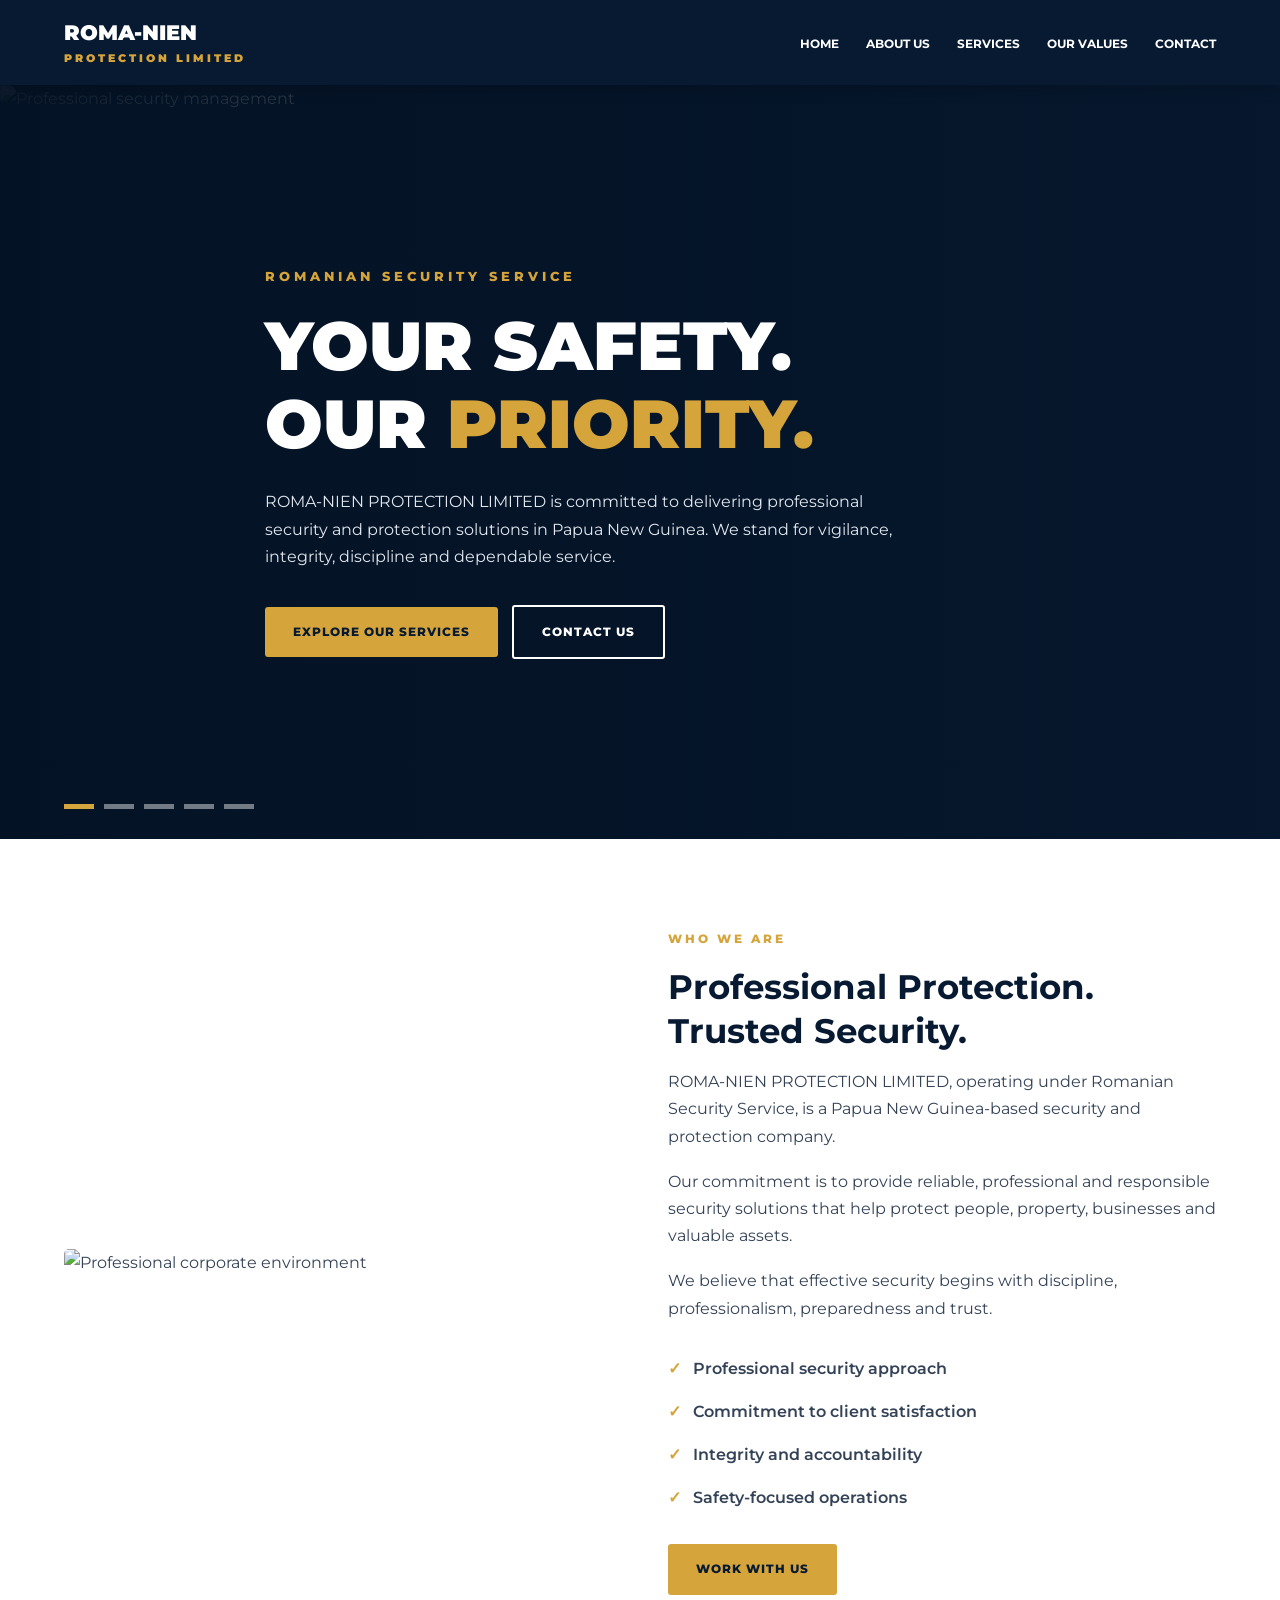
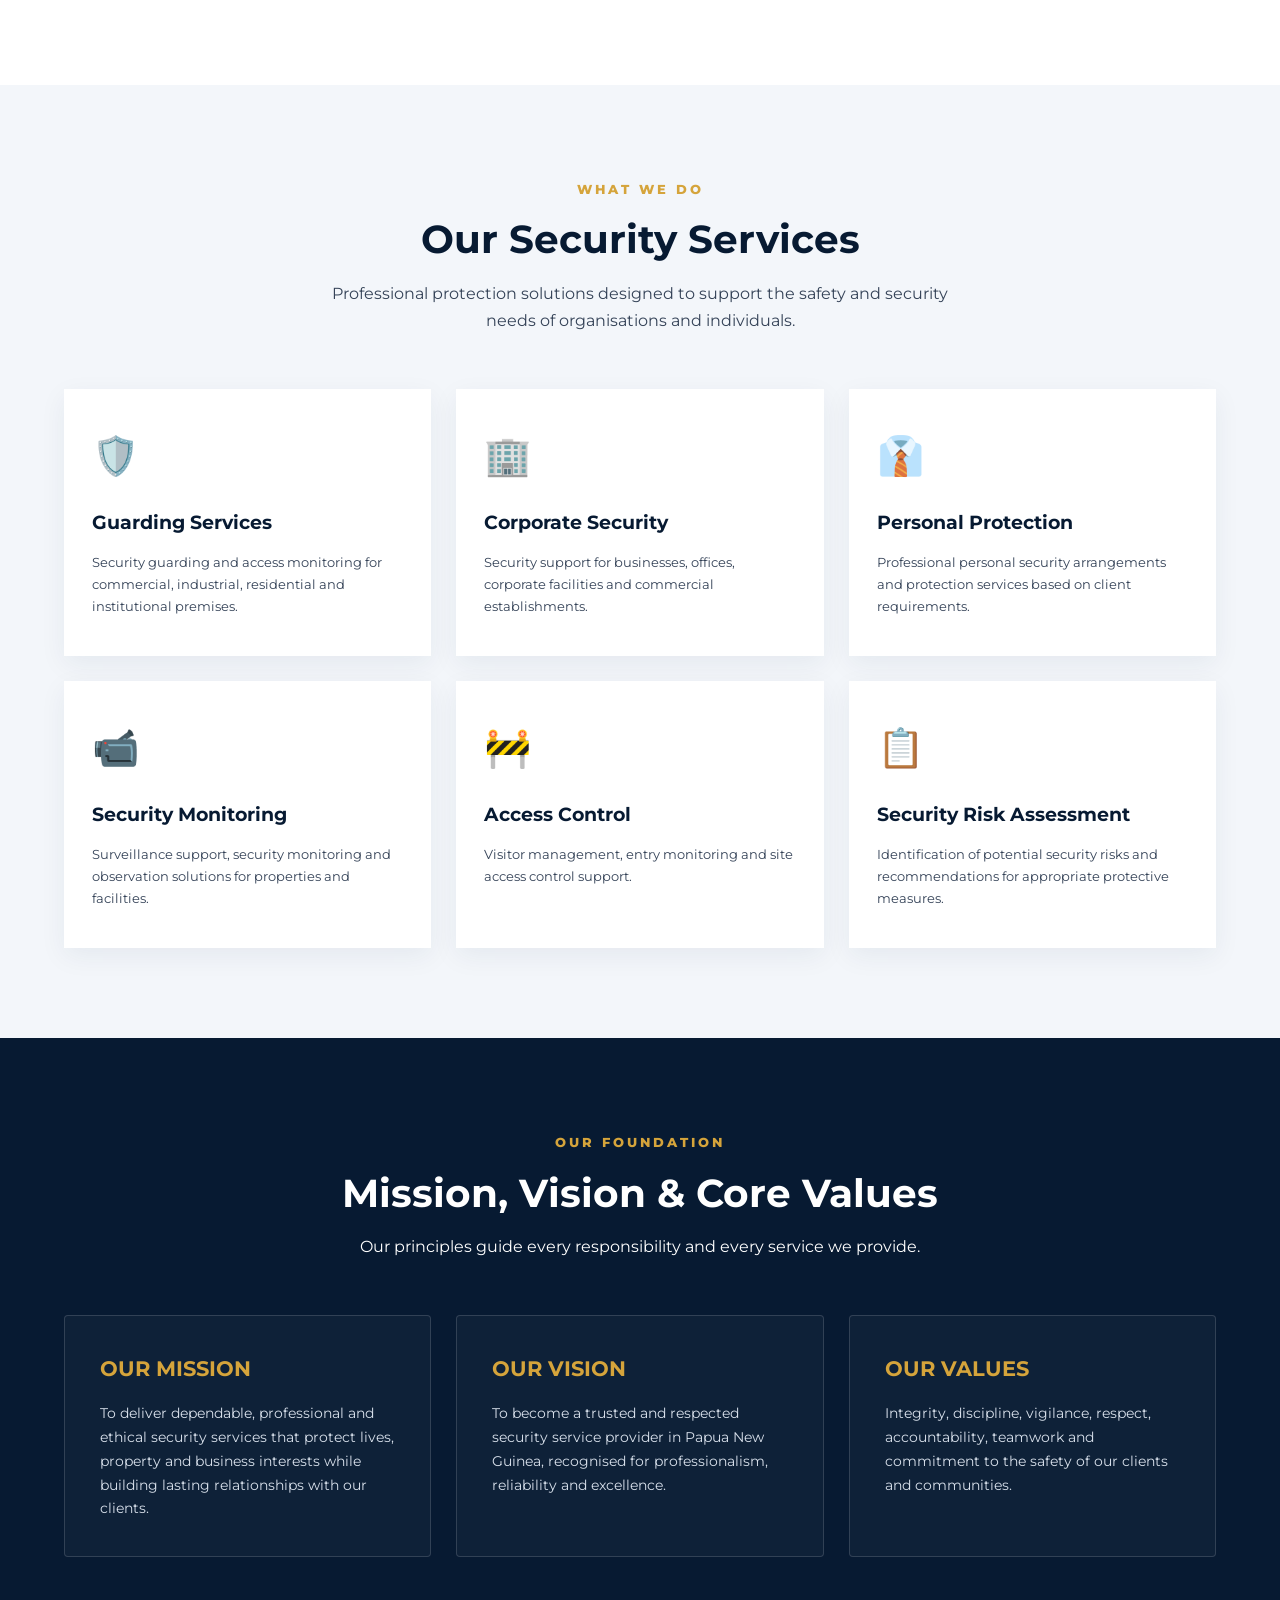
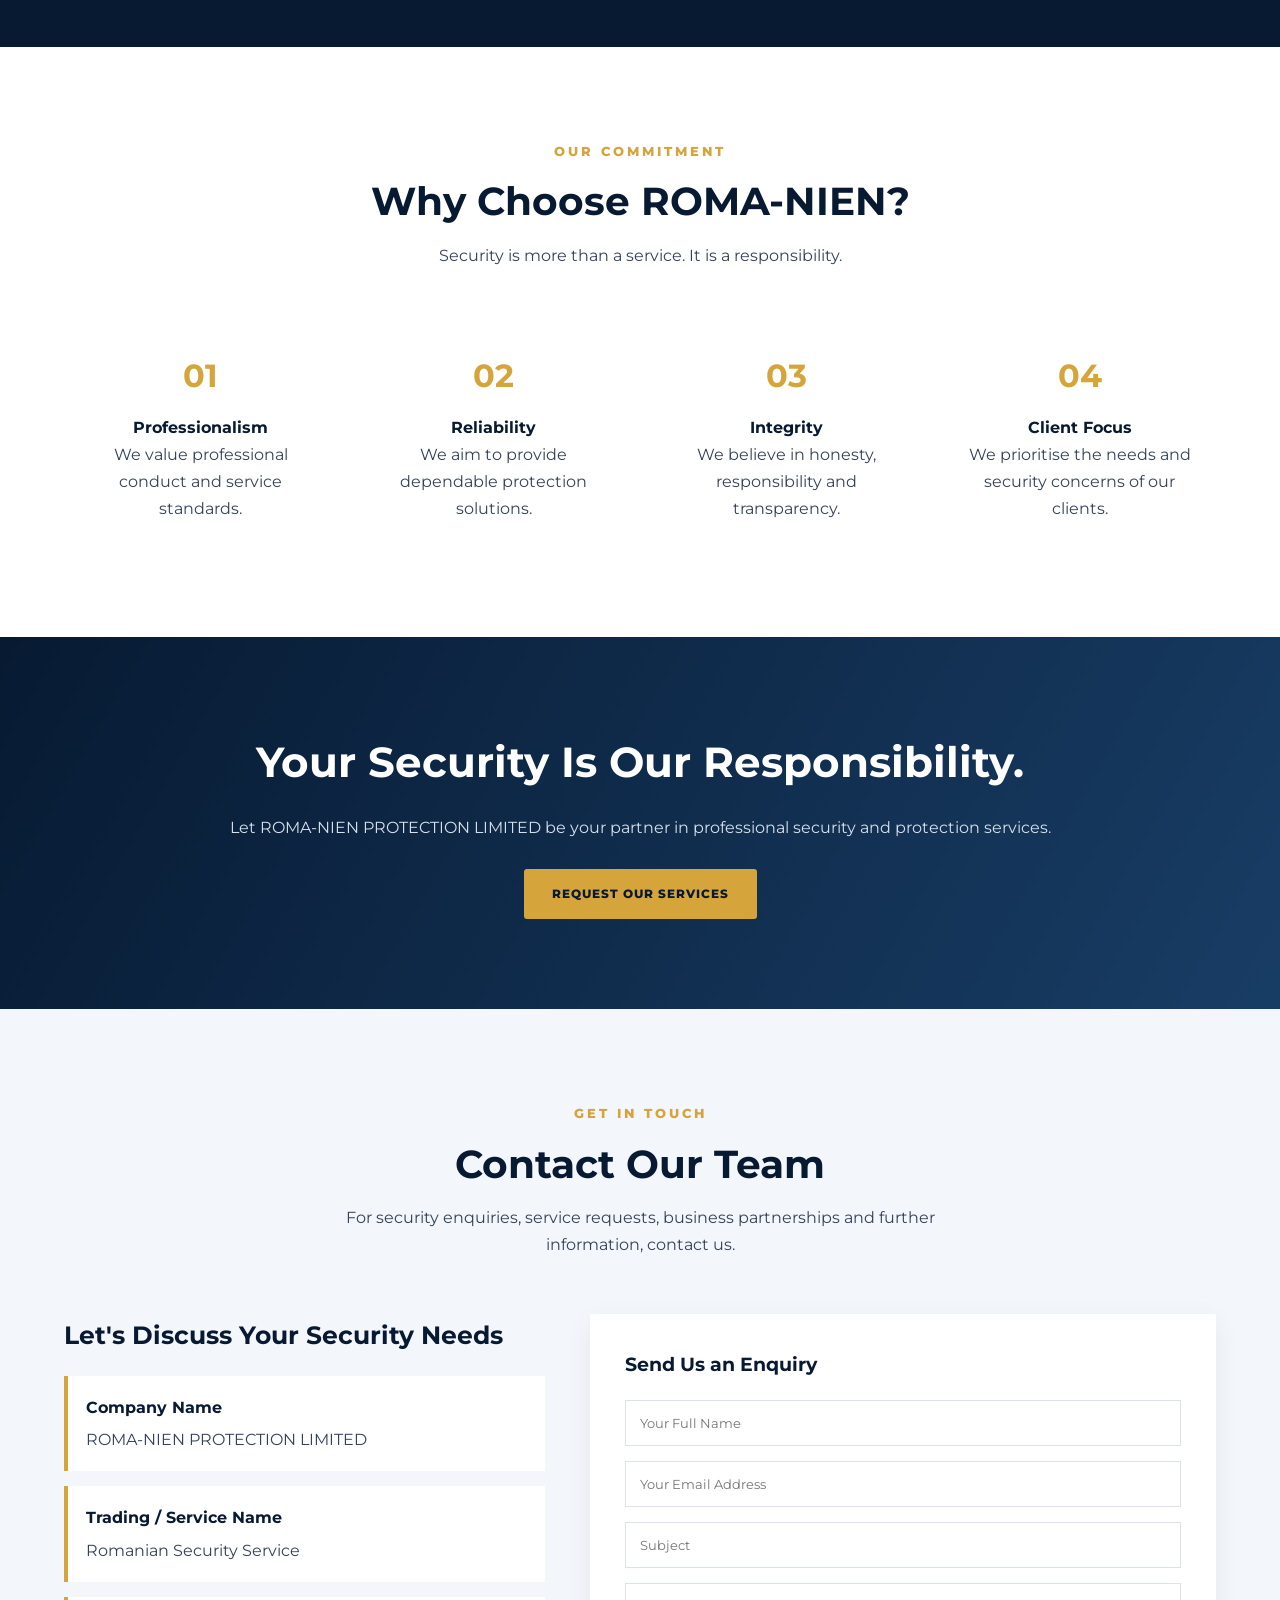
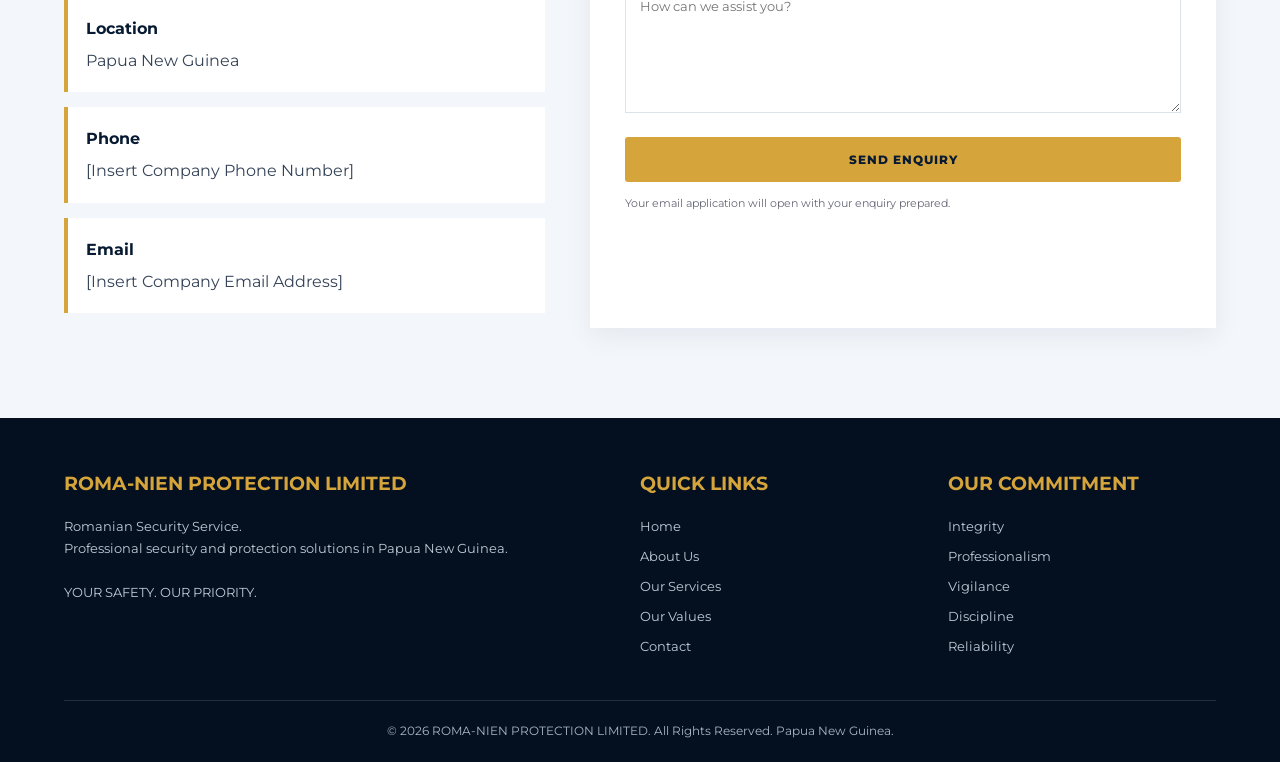
==== index.html @ 89effcec "Create index.html" ====
<!DOCTYPE html>
<html lang="en">
<head>
<meta charset="UTF-8">
<meta name="viewport" content="width=device-width, initial-scale=1.0">
<meta name="description" content="ROMA-NIEN PROTECTION LIMITED - Professional security, protection and risk management services in Papua New Guinea.">
<title>ROMA-NIEN PROTECTION LIMITED | Security Services PNG</title>

<link rel="preconnect" href="https://fonts.googleapis.com">
<link rel="preconnect" href="https://fonts.gstatic.com" crossorigin>
<link href="https://fonts.googleapis.com/css2?family=Montserrat:wght@400;500;600;700;800;900&display=swap" rel="stylesheet">

<style>
:root {
  --navy: #071a32;
  --blue: #102d50;
  --gold: #d5a43b;
  --white: #ffffff;
  --light: #f3f6fa;
  --text: #344257;
}

* {
  margin: 0;
  padding: 0;
  box-sizing: border-box;
  scroll-behavior: smooth;
}

body {
  font-family: 'Montserrat', sans-serif;
  color: var(--text);
  line-height: 1.7;
}

a {
  text-decoration: none;
  color: inherit;
}

.container {
  width: 90%;
  max-width: 1200px;
  margin: auto;
}

/* HEADER */

header {
  background: var(--navy);
  color: white;
  position: sticky;
  top: 0;
  z-index: 1000;
  box-shadow: 0 3px 15px #0003;
}

.navbar {
  min-height: 85px;
  display: flex;
  justify-content: space-between;
  align-items: center;
}

.logo {
  font-size: 21px;
  font-weight: 900;
  color: white;
  line-height: 1.2;
}

.logo span {
  display: block;
  color: var(--gold);
  font-size: 11px;
  letter-spacing: 3px;
  margin-top: 6px;
}

.nav-links {
  display: flex;
  list-style: none;
  gap: 27px;
}

.nav-links a {
  color: white;
  font-size: 12px;
  font-weight: 700;
  transition: .3s;
}

.nav-links a:hover {
  color: var(--gold);
}

.menu-toggle {
  display: none;
  font-size: 28px;
  color: white;
  background: none;
  border: none;
  cursor: pointer;
}

/* HERO SLIDESHOW */

.hero {
  min-height: 660px;
  position: relative;
  overflow: hidden;
  display: flex;
  align-items: center;
  color: white;
  background: var(--navy);
}

.hero-slides {
  position: absolute;
  inset: 0;
}

.hero-slides img {
  position: absolute;
  width: 100%;
  height: 100%;
  object-fit: cover;
  opacity: 0;
  transform: scale(1.06);
  transition: opacity 2s ease, transform 7s ease;
}

.hero-slides img.active {
  opacity: 1;
  transform: scale(1);
}

.hero::after {
  content: "";
  position: absolute;
  inset: 0;
  background: linear-gradient(
    90deg,
    rgba(4,18,36,.96),
    rgba(4,18,36,.72),
    rgba(4,18,36,.30)
  );
  z-index: 1;
}

.hero-content {
  position: relative;
  z-index: 2;
  max-width: 750px;
  padding: 90px 0;
  animation: rise 1.5s ease;
}

.eyebrow {
  color: var(--gold);
  font-size: 13px;
  font-weight: 800;
  letter-spacing: 4px;
  margin-bottom: 20px;
}

.hero h1 {
  font-size: clamp(36px, 6vw, 68px);
  line-height: 1.15;
  font-weight: 900;
  margin-bottom: 25px;
}

.hero h1 span {
  color: var(--gold);
}

.hero p {
  font-size: 16px;
  max-width: 650px;
  margin-bottom: 35px;
  color: #e2e8f0;
}

.btn {
  display: inline-block;
  padding: 15px 28px;
  background: var(--gold);
  color: var(--navy);
  font-weight: 800;
  font-size: 12px;
  letter-spacing: 1px;
  border-radius: 3px;
  transition: .3s;
}

.btn:hover {
  background: white;
  transform: translateY(-4px);
}

.btn-outline {
  background: transparent;
  color: white;
  border: 2px solid white;
  margin-left: 10px;
}

.btn-outline:hover {
  color: var(--navy);
}

.slide-indicators {
  position: absolute;
  z-index: 5;
  bottom: 30px;
  left: 5%;
  display: flex;
  gap: 10px;
}

.slide-indicators button {
  width: 30px;
  height: 5px;
  border: none;
  background: #ffffff70;
  cursor: pointer;
}

.slide-indicators button.active {
  background: var(--gold);
}

/* GENERAL SECTIONS */

section {
  padding: 90px 0;
}

.section-title {
  text-align: center;
  margin-bottom: 55px;
}

.section-title small {
  color: var(--gold);
  font-weight: 800;
  letter-spacing: 3px;
  text-transform: uppercase;
}

.section-title h2 {
  color: var(--navy);
  font-size: clamp(27px, 4vw, 39px);
  line-height: 1.3;
  margin-top: 12px;
}

.section-title p {
  max-width: 650px;
  margin: 15px auto 0;
}

/* ABOUT */

.about {
  background: white;
}

.about-grid {
  display: grid;
  grid-template-columns: 1fr 1fr;
  gap: 55px;
  align-items: center;
}

.about-image img {
  width: 100%;
  height: 440px;
  object-fit: cover;
  border-radius: 5px;
}

.about-text h2 {
  font-size: 34px;
  color: var(--navy);
  line-height: 1.3;
  margin: 15px 0;
}

.about-text p {
  margin-bottom: 18px;
}

.about-label {
  color: var(--gold);
  font-weight: 800;
  letter-spacing: 3px;
  font-size: 12px;
}

.check-list {
  list-style: none;
  margin: 25px 0;
}

.check-list li {
  padding: 8px 0;
  font-weight: 600;
}

.check-list li::before {
  content: "✓";
  color: var(--gold);
  font-weight: 900;
  margin-right: 12px;
}

/* SERVICES */

.services {
  background: var(--light);
}

.service-grid {
  display: grid;
  grid-template-columns: repeat(3, 1fr);
  gap: 25px;
}

.service-card {
  background: white;
  padding: 35px 28px;
  border-bottom: 4px solid transparent;
  box-shadow: 0 8px 25px #102d5010;
  transition: .4s;
}

.service-card:hover {
  transform: translateY(-9px);
  border-bottom-color: var(--gold);
}

.service-icon {
  font-size: 38px;
  margin-bottom: 18px;
}

.service-card h3 {
  color: var(--navy);
  font-size: 19px;
  margin-bottom: 12px;
}

.service-card p {
  font-size: 13px;
}

/* MISSION AND VISION */

.mission {
  background: var(--navy);
  color: white;
}

.mission .section-title h2 {
  color: white;
}

.mission-grid {
  display: grid;
  grid-template-columns: repeat(3, 1fr);
  gap: 25px;
}

.mission-card {
  padding: 35px;
  border: 1px solid #ffffff25;
  background: #ffffff08;
  border-radius: 4px;
}

.mission-card h3 {
  color: var(--gold);
  margin-bottom: 15px;
  font-size: 21px;
}

.mission-card p {
  color: #d8e0eb;
  font-size: 14px;
}

/* WHY CHOOSE US */

.why-us {
  background: white;
}

.why-grid {
  display: grid;
  grid-template-columns: repeat(4, 1fr);
  gap: 20px;
  text-align: center;
}

.why-item {
  padding: 25px 15px;
}

.why-item strong {
  display: block;
  font-size: 32px;
  color: var(--gold);
  margin-bottom: 10px;
}

.why-item h3 {
  color: var(--navy);
  font-size: 16px;
}

/* CALL TO ACTION */

.cta {
  background: linear-gradient(120deg, #071a32, #183d65);
  text-align: center;
  color: white;
}

.cta h2 {
  font-size: clamp(27px, 4vw, 42px);
  margin-bottom: 15px;
}

.cta p {
  margin-bottom: 28px;
  color: #d8e0eb;
}

/* CONTACT */

.contact {
  background: var(--light);
}

.contact-grid {
  display: grid;
  grid-template-columns: 1fr 1.3fr;
  gap: 45px;
}

.contact-info h3 {
  color: var(--navy);
  font-size: 25px;
  margin-bottom: 20px;
}

.contact-detail {
  background: white;
  padding: 18px;
  margin-bottom: 15px;
  border-left: 4px solid var(--gold);
}

.contact-detail strong {
  display: block;
  color: var(--navy);
  margin-bottom: 5px;
}

.contact-form {
  background: white;
  padding: 35px;
  box-shadow: 0 8px 25px #102d5010;
}

.contact-form h3 {
  color: var(--navy);
  margin-bottom: 20px;
}

.contact-form input,
.contact-form textarea {
  width: 100%;
  padding: 14px;
  margin-bottom: 15px;
  border: 1px solid #dce2e9;
  font-family: inherit;
  outline: none;
}

.contact-form input:focus,
.contact-form textarea:focus {
  border-color: var(--gold);
}

.contact-form textarea {
  min-height: 130px;
  resize: vertical;
}

.contact-form button {
  width: 100%;
  border: none;
  cursor: pointer;
  font-family: inherit;
}

/* FOOTER */

footer {
  background: #041020;
  color: white;
  padding: 50px 0 20px;
}

.footer-content {
  display: grid;
  grid-template-columns: 2fr 1fr 1fr;
  gap: 40px;
  padding-bottom: 35px;
}

footer h3 {
  color: var(--gold);
  margin-bottom: 15px;
}

footer p, footer li {
  font-size: 13px;
  color: #c1cad7;
}

footer ul {
  list-style: none;
}

footer li {
  margin-bottom: 8px;
}

.copyright {
  border-top: 1px solid #ffffff20;
  padding-top: 20px;
  text-align: center;
  font-size: 12px;
  color: #aab5c5;
}

/* ANIMATIONS */

@keyframes rise {
  from {
    opacity: 0;
    transform: translateY(35px);
  }
  to {
    opacity: 1;
    transform: translateY(0);
  }
}

.reveal {
  opacity: 0;
  transform: translateY(30px);
  transition: all .8s ease;
}

.reveal.visible {
  opacity: 1;
  transform: translateY(0);
}

@media(max-width: 850px) {
  .menu-toggle {
    display: block;
  }

  .nav-links {
    display: none;
    position: absolute;
    top: 85px;
    left: 0;
    width: 100%;
    background: var(--navy);
    flex-direction: column;
    padding: 25px 5%;
    gap: 18px;
  }

  .nav-links.show {
    display: flex;
  }

  .about-grid,
  .contact-grid {
    grid-template-columns: 1fr;
  }

  .service-grid,
  .mission-grid {
    grid-template-columns: repeat(2, 1fr);
  }

  .why-grid {
    grid-template-columns: repeat(2, 1fr);
  }

  .footer-content {
    grid-template-columns: 1fr 1fr;
  }
}

@media(max-width: 550px) {
  .hero {
    min-height: 620px;
  }

  .hero h1 {
    font-size: 37px;
  }

  .service-grid,
  .mission-grid,
  .why-grid,
  .footer-content {
    grid-template-columns: 1fr;
  }

  .btn {
    margin: 5px 0;
  }

  section {
    padding: 65px 0;
  }

  .about-image img {
    height: 300px;
  }
}
</style>
</head>

<body>

<!-- HEADER -->

<header>
  <div class="container navbar">

    <a href="#home" class="logo">
      ROMA-NIEN
      <span>PROTECTION LIMITED</span>
    </a>

    <button class="menu-toggle" onclick="toggleMenu()" aria-label="Toggle navigation">☰</button>

    <ul class="nav-links" id="navLinks">
      <li><a href="#home" onclick="closeMenu()">HOME</a></li>
      <li><a href="#about" onclick="closeMenu()">ABOUT US</a></li>
      <li><a href="#services" onclick="closeMenu()">SERVICES</a></li>
      <li><a href="#mission" onclick="closeMenu()">OUR VALUES</a></li>
      <li><a href="#contact" onclick="closeMenu()">CONTACT</a></li>
    </ul>

  </div>
</header>

<!-- HERO -->

<section class="hero" id="home">

  <div class="hero-slides">
    <img class="active" src="https://images.unsplash.com/photo-1560250097-0b93528c311a?auto=format&fit=crop&w=2000&q=85" alt="Professional security management">
    <img src="https://images.unsplash.com/photo-1557597774-9d273605dfa9?auto=format&fit=crop&w=2000&q=85" alt="Security surveillance and monitoring">
    <img src="https://images.unsplash.com/photo-1519608487953-e999c86e7455?auto=format&fit=crop&w=2000&q=85" alt="Professional security protection">
    <img src="https://images.unsplash.com/photo-1497366754035-f200968a6e72?auto=format&fit=crop&w=2000&q=85" alt="Corporate protection services">
    <img src="https://images.unsplash.com/photo-1519389950473-47ba0277781c?auto=format&fit=crop&w=2000&q=85" alt="Professional business team">
  </div>

  <div class="container hero-content">
    <div class="eyebrow">ROMANIAN SECURITY SERVICE</div>

    <h1>
      YOUR SAFETY.<br>
      OUR <span>PRIORITY.</span>
    </h1>

    <p>
      ROMA-NIEN PROTECTION LIMITED is committed to delivering
      professional security and protection solutions in Papua New Guinea.
      We stand for vigilance, integrity, discipline and dependable service.
    </p>

    <a href="#services" class="btn">EXPLORE OUR SERVICES</a>
    <a href="#contact" class="btn btn-outline">CONTACT US</a>
  </div>

  <div class="slide-indicators" id="indicators">
    <button class="active" aria-label="Slide 1"></button>
    <button aria-label="Slide 2"></button>
    <button aria-label="Slide 3"></button>
    <button aria-label="Slide 4"></button>
    <button aria-label="Slide 5"></button>
  </div>

</section>

<!-- ABOUT US -->

<section class="about" id="about">
  <div class="container about-grid reveal">

    <div class="about-image">
      <img src="https://images.unsplash.com/photo-1497366811353-6870744d04b2?auto=format&fit=crop&w=1000&q=85" alt="Professional corporate environment">
    </div>

    <div class="about-text">
      <div class="about-label">WHO WE ARE</div>

      <h2>Professional Protection. Trusted Security.</h2>

      <p>
        ROMA-NIEN PROTECTION LIMITED, operating under
        Romanian Security Service, is a Papua New Guinea-based
        security and protection company.
      </p>

      <p>
        Our commitment is to provide reliable, professional and
        responsible security solutions that help protect people,
        property, businesses and valuable assets.
      </p>

      <p>
        We believe that effective security begins with discipline,
        professionalism, preparedness and trust.
      </p>

      <ul class="check-list">
        <li>Professional security approach</li>
        <li>Commitment to client satisfaction</li>
        <li>Integrity and accountability</li>
        <li>Safety-focused operations</li>
      </ul>

      <a href="#contact" class="btn">WORK WITH US</a>
    </div>

  </div>
</section>

<!-- SERVICES -->

<section class="services" id="services">
  <div class="container">

    <div class="section-title reveal">
      <small>WHAT WE DO</small>
      <h2>Our Security Services</h2>
      <p>
        Professional protection solutions designed to support
        the safety and security needs of organisations and individuals.
      </p>
    </div>

    <div class="service-grid">

      <div class="service-card reveal">
        <div class="service-icon">🛡️</div>
        <h3>Guarding Services</h3>
        <p>
          Security guarding and access monitoring for commercial,
          industrial, residential and institutional premises.
        </p>
      </div>

      <div class="service-card reveal">
        <div class="service-icon">🏢</div>
        <h3>Corporate Security</h3>
        <p>
          Security support for businesses, offices, corporate
          facilities and commercial establishments.
        </p>
      </div>

      <div class="service-card reveal">
        <div class="service-icon">👔</div>
        <h3>Personal Protection</h3>
        <p>
          Professional personal security arrangements and
          protection services based on client requirements.
        </p>
      </div>

      <div class="service-card reveal">
        <div class="service-icon">📹</div>
        <h3>Security Monitoring</h3>
        <p>
          Surveillance support, security monitoring and
          observation solutions for properties and facilities.
        </p>
      </div>

      <div class="service-card reveal">
        <div class="service-icon">🚧</div>
        <h3>Access Control</h3>
        <p>
          Visitor management, entry monitoring and
          site access control support.
        </p>
      </div>

      <div class="service-card reveal">
        <div class="service-icon">📋</div>
        <h3>Security Risk Assessment</h3>
        <p>
          Identification of potential security risks and
          recommendations for appropriate protective measures.
        </p>
      </div>

    </div>
  </div>
</section>

<!-- MISSION VISION VALUES -->

<section class="mission" id="mission">
  <div class="container">

    <div class="section-title reveal">
      <small>OUR FOUNDATION</small>
      <h2>Mission, Vision & Core Values</h2>
      <p>Our principles guide every responsibility and every service we provide.</p>
    </div>

    <div class="mission-grid">

      <div class="mission-card reveal">
        <h3>OUR MISSION</h3>
        <p>
          To deliver dependable, professional and ethical security
          services that protect lives, property and business
          interests while building lasting relationships with our clients.
        </p>
      </div>

      <div class="mission-card reveal">
        <h3>OUR VISION</h3>
        <p>
          To become a trusted and respected security service
          provider in Papua New Guinea, recognised for
          professionalism, reliability and excellence.
        </p>
      </div>

      <div class="mission-card reveal">
        <h3>OUR VALUES</h3>
        <p>
          Integrity, discipline, vigilance, respect,
          accountability, teamwork and commitment
          to the safety of our clients and communities.
        </p>
      </div>

    </div>
  </div>
</section>

<!-- WHY CHOOSE US -->

<section class="why-us">
  <div class="container">

    <div class="section-title reveal">
      <small>OUR COMMITMENT</small>
      <h2>Why Choose ROMA-NIEN?</h2>
      <p>Security is more than a service. It is a responsibility.</p>
    </div>

    <div class="why-grid">

      <div class="why-item reveal">
        <strong>01</strong>
        <h3>Professionalism</h3>
        <p>We value professional conduct and service standards.</p>
      </div>

      <div class="why-item reveal">
        <strong>02</strong>
        <h3>Reliability</h3>
        <p>We aim to provide dependable protection solutions.</p>
      </div>

      <div class="why-item reveal">
        <strong>03</strong>
        <h3>Integrity</h3>
        <p>We believe in honesty, responsibility and transparency.</p>
      </div>

      <div class="why-item reveal">
        <strong>04</strong>
        <h3>Client Focus</h3>
        <p>We prioritise the needs and security concerns of our clients.</p>
      </div>

    </div>
  </div>
</section>

<!-- CALL TO ACTION -->

<section class="cta">
  <div class="container reveal">
    <h2>Your Security Is Our Responsibility.</h2>
    <p>
      Let ROMA-NIEN PROTECTION LIMITED be your partner
      in professional security and protection services.
    </p>
    <a href="#contact" class="btn">REQUEST OUR SERVICES</a>
  </div>
</section>

<!-- CONTACT -->

<section class="contact" id="contact">
  <div class="container">

    <div class="section-title reveal">
      <small>GET IN TOUCH</small>
      <h2>Contact Our Team</h2>
      <p>
        For security enquiries, service requests, business partnerships
        and further information, contact us.
      </p>
    </div>

    <div class="contact-grid">

      <div class="contact-info reveal">
        <h3>Let's Discuss Your Security Needs</h3>

        <div class="contact-detail">
          <strong>Company Name</strong>
          ROMA-NIEN PROTECTION LIMITED
        </div>

        <div class="contact-detail">
          <strong>Trading / Service Name</strong>
          Romanian Security Service
        </div>

        <div class="contact-detail">
          <strong>Location</strong>
          Papua New Guinea
        </div>

        <div class="contact-detail">
          <strong>Phone</strong>
          [Insert Company Phone Number]
        </div>

        <div class="contact-detail">
          <strong>Email</strong>
          [Insert Company Email Address]
        </div>

      </div>

      <form class="contact-form" onsubmit="sendEnquiry(event)">
        <h3>Send Us an Enquiry</h3>

        <input type="text" id="name" placeholder="Your Full Name" required>

        <input type="email" id="email" placeholder="Your Email Address" required>

        <input type="text" id="subject" placeholder="Subject" required>

        <textarea id="message" placeholder="How can we assist you?" required></textarea>

        <button type="submit" class="btn">SEND ENQUIRY</button>

        <p style="font-size:11px;margin-top:12px;color:#667;">
          Your email application will open with your enquiry prepared.
        </p>
      </form>

    </div>
  </div>
</section>

<!-- FOOTER -->

<footer>
  <div class="container">

    <div class="footer-content">

      <div>
        <h3>ROMA-NIEN PROTECTION LIMITED</h3>
        <p>
          Romanian Security Service.<br>
          Professional security and protection solutions
          in Papua New Guinea.<br><br>
          YOUR SAFETY. OUR PRIORITY.
        </p>
      </div>

      <div>
        <h3>QUICK LINKS</h3>
        <ul>
          <li><a href="#home">Home</a></li>
          <li><a href="#about">About Us</a></li>
          <li><a href="#services">Our Services</a></li>
          <li><a href="#mission">Our Values</a></li>
          <li><a href="#contact">Contact</a></li>
        </ul>
      </div>

      <div>
        <h3>OUR COMMITMENT</h3>
        <ul>
          <li>Integrity</li>
          <li>Professionalism</li>
          <li>Vigilance</li>
          <li>Discipline</li>
          <li>Reliability</li>
        </ul>
      </div>

    </div>

    <div class="copyright">
      &copy; <span id="year"></span> ROMA-NIEN PROTECTION LIMITED.
      All Rights Reserved. Papua New Guinea.
    </div>

  </div>
</footer>

<script>

// MOBILE NAVIGATION

function toggleMenu() {
  document.getElementById("navLinks").classList.toggle("show");
}

function closeMenu() {
  document.getElementById("navLinks").classList.remove("show");
}

// FIVE-IMAGE AUTOMATIC SLIDESHOW

const slides = document.querySelectorAll(".hero-slides img");
const indicators = document.querySelectorAll(".slide-indicators button");

let currentSlide = 0;

function showSlide(index) {
  slides[currentSlide].classList.remove("active");
  indicators[currentSlide].classList.remove("active");

  currentSlide = index;

  slides[currentSlide].classList.add("active");
  indicators[currentSlide].classList.add("active");
}

// Change image every 3 seconds

setInterval(() => {
  showSlide((currentSlide + 1) % slides.length);
}, 3000);

// MANUAL SLIDE NAVIGATION

indicators.forEach((button, index) => {
  button.addEventListener("click", () => {
    showSlide(index);
  });
});

// SCROLL REVEAL ANIMATIONS

const observer = new IntersectionObserver((entries) => {
  entries.forEach(entry => {
    if (entry.isIntersecting) {
      entry.target.classList.add("visible");
    }
  });
}, { threshold: 0.15 });

document.querySelectorAll(".reveal").forEach(element => {
  observer.observe(element);
});

// AUTOMATIC COPYRIGHT YEAR

document.getElementById("year").textContent = new Date().getFullYear();

// CONTACT ENQUIRY

function sendEnquiry(event) {
  event.preventDefault();

  const companyEmail = "YOUR-COMPANY-EMAIL@example.com";

  const name = document.getElementById("name").value;
  const email = document.getElementById("email").value;
  const subject = document.getElementById("subject").value;
  const message = document.getElementById("message").value;

  const body =
    "Name: " + name +
    "\nEmail: " + email +
    "\n\nMessage:\n" + message;

  window.location.href =
    "mailto:" + companyEmail +
    "?subject=" + encodeURIComponent(subject) +
    "&body=" + encodeURIComponent(body);
}

</script>

</body>
</html>
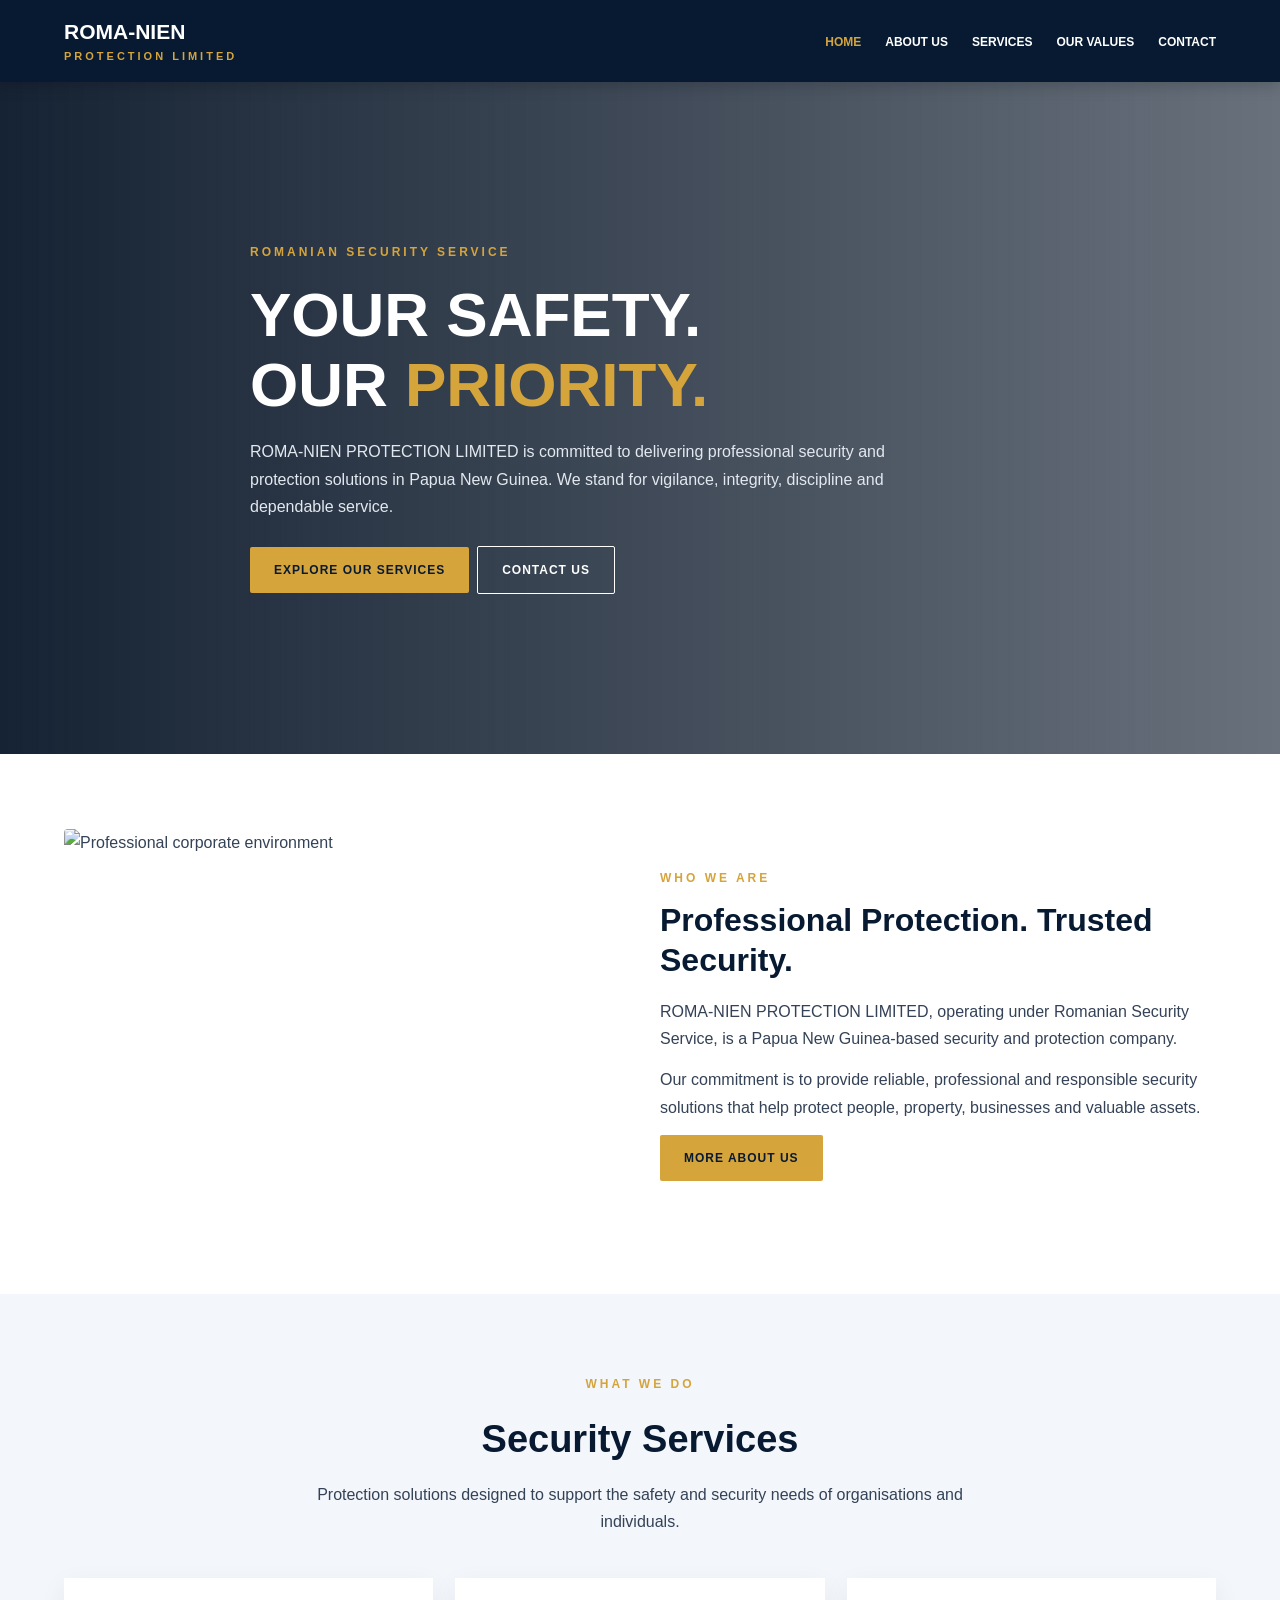
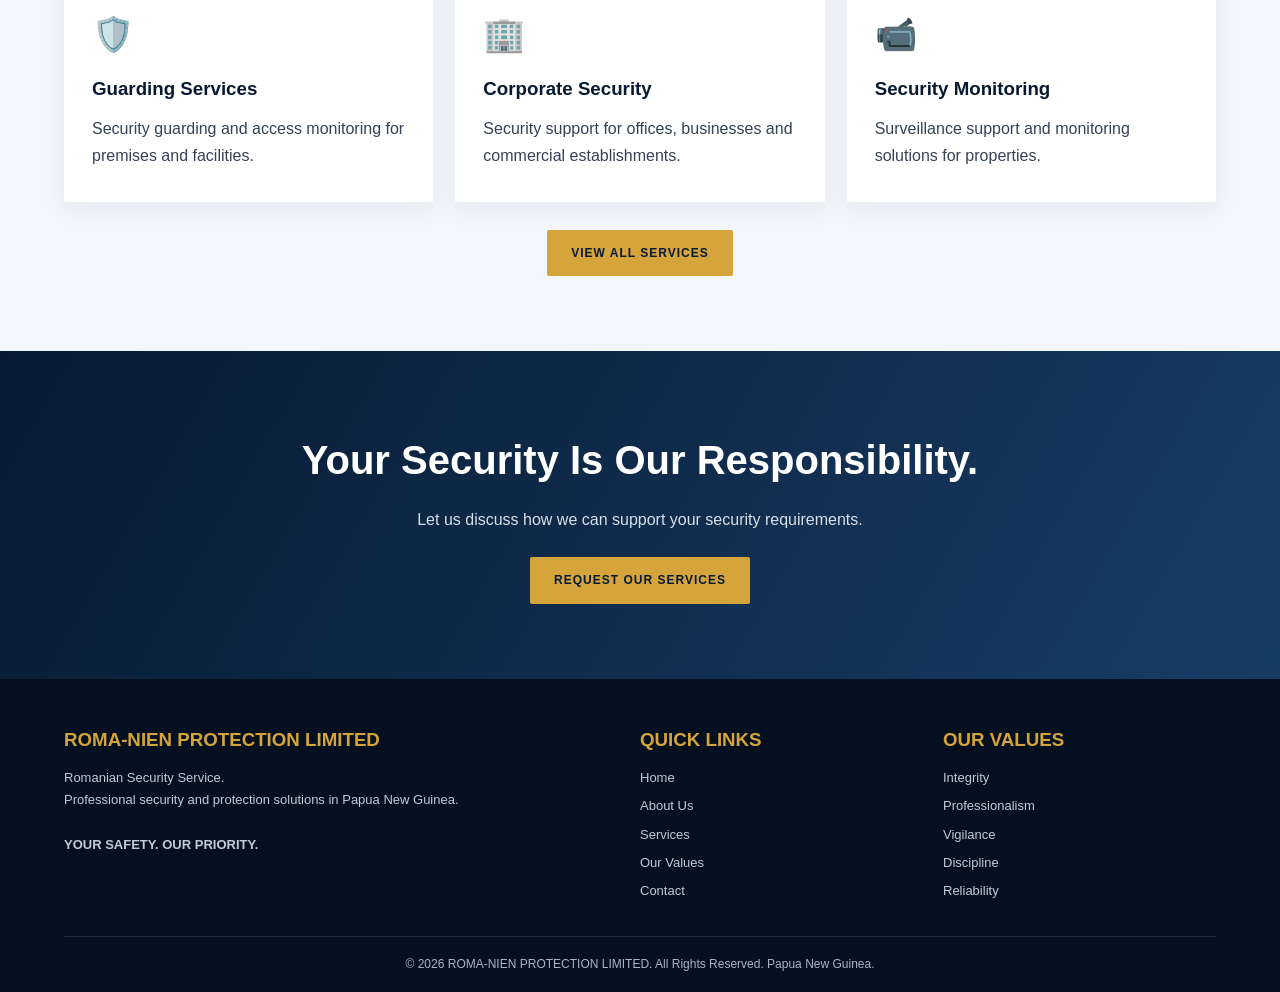
==== commit 39463804: "Add files via upload" ====
--- a/index.html
+++ b/index.html
@@ -1,1132 +1,46 @@
+<!DOCTYPE html>
+<html lang="en"><head><meta charset="UTF-8"><meta name="viewport" content="width=device-width, initial-scale=1.0">
+<meta name="description" content="Home | ROMA-NIEN PROTECTION LIMITED, Papua New Guinea.">
+<title>Home | ROMA-NIEN PROTECTION LIMITED</title><link rel="stylesheet" href="style.css"></head><body>
 
-<!DOCTYPE html>
-<html lang="en">
-<head>
-<meta charset="UTF-8">
-<meta name="viewport" content="width=device-width, initial-scale=1.0">
-<meta name="description" content="ROMA-NIEN PROTECTION LIMITED - Professional security, protection and risk management services in Papua New Guinea.">
-<title>ROMA-NIEN PROTECTION LIMITED | Security Services PNG</title>
+<header><div class="container navbar">
+<a href="index.html" class="logo">ROMA-NIEN<span>PROTECTION LIMITED</span></a>
+<button class="menu-toggle" onclick="toggleMenu()" aria-label="Toggle navigation">☰</button>
+<ul class="nav-links" id="navLinks">
+<li><a class="current" href="index.html">HOME</a></li>
+<li><a class="" href="about.html">ABOUT US</a></li>
+<li><a class="" href="services.html">SERVICES</a></li>
+<li><a class="" href="values.html">OUR VALUES</a></li>
+<li><a class="" href="contact.html">CONTACT</a></li>
+</ul></div></header>
 
-<link rel="preconnect" href="https://fonts.googleapis.com">
-<link rel="preconnect" href="https://fonts.gstatic.com" crossorigin>
-<link href="https://fonts.googleapis.com/css2?family=Montserrat:wght@400;500;600;700;800;900&display=swap" rel="stylesheet">
+<main>
+<section class="hero"><div class="container hero-content">
+<div class="eyebrow">ROMANIAN SECURITY SERVICE</div>
+<h1>YOUR SAFETY.<br>OUR <span>PRIORITY.</span></h1>
+<p>ROMA-NIEN PROTECTION LIMITED is committed to delivering professional security and protection solutions in Papua New Guinea. We stand for vigilance, integrity, discipline and dependable service.</p>
+<a class="btn" href="services.html">EXPLORE OUR SERVICES</a><a class="btn btn-outline" href="contact.html">CONTACT US</a>
+</div></section>
+<section><div class="container two-col">
+<img class="feature-img" src="https://images.unsplash.com/photo-1497366811353-6870744d04b2?auto=format&fit=crop&w=1000&q=85" alt="Professional corporate environment">
+<div class="copy"><div class="eyebrow">WHO WE ARE</div><h2>Professional Protection. Trusted Security.</h2>
+<p>ROMA-NIEN PROTECTION LIMITED, operating under Romanian Security Service, is a Papua New Guinea-based security and protection company.</p>
+<p>Our commitment is to provide reliable, professional and responsible security solutions that help protect people, property, businesses and valuable assets.</p>
+<a class="btn" href="about.html">MORE ABOUT US</a></div></div></section>
+<section class="light"><div class="container"><div class="section-title"><small>WHAT WE DO</small><h2>Security Services</h2><p>Protection solutions designed to support the safety and security needs of organisations and individuals.</p></div>
+<div class="grid">
+<div class="card"><div class="icon">🛡️</div><h3>Guarding Services</h3><p>Security guarding and access monitoring for premises and facilities.</p></div>
+<div class="card"><div class="icon">🏢</div><h3>Corporate Security</h3><p>Security support for offices, businesses and commercial establishments.</p></div>
+<div class="card"><div class="icon">📹</div><h3>Security Monitoring</h3><p>Surveillance support and monitoring solutions for properties.</p></div>
+</div><p style="text-align:center;margin-top:28px"><a class="btn" href="services.html">VIEW ALL SERVICES</a></p></div></section>
+<section class="cta"><div class="container"><h2>Your Security Is Our Responsibility.</h2><p>Let us discuss how we can support your security requirements.</p><a class="btn" href="contact.html">REQUEST OUR SERVICES</a></div></section>
+</main>
 
-<style>
-:root {
-  --navy: #071a32;
-  --blue: #102d50;
-  --gold: #d5a43b;
-  --white: #ffffff;
-  --light: #f3f6fa;
-  --text: #344257;
-}
-
-* {
-  margin: 0;
-  padding: 0;
-  box-sizing: border-box;
-  scroll-behavior: smooth;
-}
-
-body {
-  font-family: 'Montserrat', sans-serif;
-  color: var(--text);
-  line-height: 1.7;
-}
-
-a {
-  text-decoration: none;
-  color: inherit;
-}
-
-.container {
-  width: 90%;
-  max-width: 1200px;
-  margin: auto;
-}
-
-/* HEADER */
-
-header {
-  background: var(--navy);
-  color: white;
-  position: sticky;
-  top: 0;
-  z-index: 1000;
-  box-shadow: 0 3px 15px #0003;
-}
-
-.navbar {
-  min-height: 85px;
-  display: flex;
-  justify-content: space-between;
-  align-items: center;
-}
-
-.logo {
-  font-size: 21px;
-  font-weight: 900;
-  color: white;
-  line-height: 1.2;
-}
-
-.logo span {
-  display: block;
-  color: var(--gold);
-  font-size: 11px;
-  letter-spacing: 3px;
-  margin-top: 6px;
-}
-
-.nav-links {
-  display: flex;
-  list-style: none;
-  gap: 27px;
-}
-
-.nav-links a {
-  color: white;
-  font-size: 12px;
-  font-weight: 700;
-  transition: .3s;
-}
-
-.nav-links a:hover {
-  color: var(--gold);
-}
-
-.menu-toggle {
-  display: none;
-  font-size: 28px;
-  color: white;
-  background: none;
-  border: none;
-  cursor: pointer;
-}
-
-/* HERO SLIDESHOW */
-
-.hero {
-  min-height: 660px;
-  position: relative;
-  overflow: hidden;
-  display: flex;
-  align-items: center;
-  color: white;
-  background: var(--navy);
-}
-
-.hero-slides {
-  position: absolute;
-  inset: 0;
-}
-
-.hero-slides img {
-  position: absolute;
-  width: 100%;
-  height: 100%;
-  object-fit: cover;
-  opacity: 0;
-  transform: scale(1.06);
-  transition: opacity 2s ease, transform 7s ease;
-}
-
-.hero-slides img.active {
-  opacity: 1;
-  transform: scale(1);
-}
-
-.hero::after {
-  content: "";
-  position: absolute;
-  inset: 0;
-  background: linear-gradient(
-    90deg,
-    rgba(4,18,36,.96),
-    rgba(4,18,36,.72),
-    rgba(4,18,36,.30)
-  );
-  z-index: 1;
-}
-
-.hero-content {
-  position: relative;
-  z-index: 2;
-  max-width: 750px;
-  padding: 90px 0;
-  animation: rise 1.5s ease;
-}
-
-.eyebrow {
-  color: var(--gold);
-  font-size: 13px;
-  font-weight: 800;
-  letter-spacing: 4px;
-  margin-bottom: 20px;
-}
-
-.hero h1 {
-  font-size: clamp(36px, 6vw, 68px);
-  line-height: 1.15;
-  font-weight: 900;
-  margin-bottom: 25px;
-}
-
-.hero h1 span {
-  color: var(--gold);
-}
-
-.hero p {
-  font-size: 16px;
-  max-width: 650px;
-  margin-bottom: 35px;
-  color: #e2e8f0;
-}
-
-.btn {
-  display: inline-block;
-  padding: 15px 28px;
-  background: var(--gold);
-  color: var(--navy);
-  font-weight: 800;
-  font-size: 12px;
-  letter-spacing: 1px;
-  border-radius: 3px;
-  transition: .3s;
-}
-
-.btn:hover {
-  background: white;
-  transform: translateY(-4px);
-}
-
-.btn-outline {
-  background: transparent;
-  color: white;
-  border: 2px solid white;
-  margin-left: 10px;
-}
-
-.btn-outline:hover {
-  color: var(--navy);
-}
-
-.slide-indicators {
-  position: absolute;
-  z-index: 5;
-  bottom: 30px;
-  left: 5%;
-  display: flex;
-  gap: 10px;
-}
-
-.slide-indicators button {
-  width: 30px;
-  height: 5px;
-  border: none;
-  background: #ffffff70;
-  cursor: pointer;
-}
-
-.slide-indicators button.active {
-  background: var(--gold);
-}
-
-/* GENERAL SECTIONS */
-
-section {
-  padding: 90px 0;
-}
-
-.section-title {
-  text-align: center;
-  margin-bottom: 55px;
-}
-
-.section-title small {
-  color: var(--gold);
-  font-weight: 800;
-  letter-spacing: 3px;
-  text-transform: uppercase;
-}
-
-.section-title h2 {
-  color: var(--navy);
-  font-size: clamp(27px, 4vw, 39px);
-  line-height: 1.3;
-  margin-top: 12px;
-}
-
-.section-title p {
-  max-width: 650px;
-  margin: 15px auto 0;
-}
-
-/* ABOUT */
-
-.about {
-  background: white;
-}
-
-.about-grid {
-  display: grid;
-  grid-template-columns: 1fr 1fr;
-  gap: 55px;
-  align-items: center;
-}
-
-.about-image img {
-  width: 100%;
-  height: 440px;
-  object-fit: cover;
-  border-radius: 5px;
-}
-
-.about-text h2 {
-  font-size: 34px;
-  color: var(--navy);
-  line-height: 1.3;
-  margin: 15px 0;
-}
-
-.about-text p {
-  margin-bottom: 18px;
-}
-
-.about-label {
-  color: var(--gold);
-  font-weight: 800;
-  letter-spacing: 3px;
-  font-size: 12px;
-}
-
-.check-list {
-  list-style: none;
-  margin: 25px 0;
-}
-
-.check-list li {
-  padding: 8px 0;
-  font-weight: 600;
-}
-
-.check-list li::before {
-  content: "✓";
-  color: var(--gold);
-  font-weight: 900;
-  margin-right: 12px;
-}
-
-/* SERVICES */
-
-.services {
-  background: var(--light);
-}
-
-.service-grid {
-  display: grid;
-  grid-template-columns: repeat(3, 1fr);
-  gap: 25px;
-}
-
-.service-card {
-  background: white;
-  padding: 35px 28px;
-  border-bottom: 4px solid transparent;
-  box-shadow: 0 8px 25px #102d5010;
-  transition: .4s;
-}
-
-.service-card:hover {
-  transform: translateY(-9px);
-  border-bottom-color: var(--gold);
-}
-
-.service-icon {
-  font-size: 38px;
-  margin-bottom: 18px;
-}
-
-.service-card h3 {
-  color: var(--navy);
-  font-size: 19px;
-  margin-bottom: 12px;
-}
-
-.service-card p {
-  font-size: 13px;
-}
-
-/* MISSION AND VISION */
-
-.mission {
-  background: var(--navy);
-  color: white;
-}
-
-.mission .section-title h2 {
-  color: white;
-}
-
-.mission-grid {
-  display: grid;
-  grid-template-columns: repeat(3, 1fr);
-  gap: 25px;
-}
-
-.mission-card {
-  padding: 35px;
-  border: 1px solid #ffffff25;
-  background: #ffffff08;
-  border-radius: 4px;
-}
-
-.mission-card h3 {
-  color: var(--gold);
-  margin-bottom: 15px;
-  font-size: 21px;
-}
-
-.mission-card p {
-  color: #d8e0eb;
-  font-size: 14px;
-}
-
-/* WHY CHOOSE US */
-
-.why-us {
-  background: white;
-}
-
-.why-grid {
-  display: grid;
-  grid-template-columns: repeat(4, 1fr);
-  gap: 20px;
-  text-align: center;
-}
-
-.why-item {
-  padding: 25px 15px;
-}
-
-.why-item strong {
-  display: block;
-  font-size: 32px;
-  color: var(--gold);
-  margin-bottom: 10px;
-}
-
-.why-item h3 {
-  color: var(--navy);
-  font-size: 16px;
-}
-
-/* CALL TO ACTION */
-
-.cta {
-  background: linear-gradient(120deg, #071a32, #183d65);
-  text-align: center;
-  color: white;
-}
-
-.cta h2 {
-  font-size: clamp(27px, 4vw, 42px);
-  margin-bottom: 15px;
-}
-
-.cta p {
-  margin-bottom: 28px;
-  color: #d8e0eb;
-}
-
-/* CONTACT */
-
-.contact {
-  background: var(--light);
-}
-
-.contact-grid {
-  display: grid;
-  grid-template-columns: 1fr 1.3fr;
-  gap: 45px;
-}
-
-.contact-info h3 {
-  color: var(--navy);
-  font-size: 25px;
-  margin-bottom: 20px;
-}
-
-.contact-detail {
-  background: white;
-  padding: 18px;
-  margin-bottom: 15px;
-  border-left: 4px solid var(--gold);
-}
-
-.contact-detail strong {
-  display: block;
-  color: var(--navy);
-  margin-bottom: 5px;
-}
-
-.contact-form {
-  background: white;
-  padding: 35px;
-  box-shadow: 0 8px 25px #102d5010;
-}
-
-.contact-form h3 {
-  color: var(--navy);
-  margin-bottom: 20px;
-}
-
-.contact-form input,
-.contact-form textarea {
-  width: 100%;
-  padding: 14px;
-  margin-bottom: 15px;
-  border: 1px solid #dce2e9;
-  font-family: inherit;
-  outline: none;
-}
-
-.contact-form input:focus,
-.contact-form textarea:focus {
-  border-color: var(--gold);
-}
-
-.contact-form textarea {
-  min-height: 130px;
-  resize: vertical;
-}
-
-.contact-form button {
-  width: 100%;
-  border: none;
-  cursor: pointer;
-  font-family: inherit;
-}
-
-/* FOOTER */
-
-footer {
-  background: #041020;
-  color: white;
-  padding: 50px 0 20px;
-}
-
-.footer-content {
-  display: grid;
-  grid-template-columns: 2fr 1fr 1fr;
-  gap: 40px;
-  padding-bottom: 35px;
-}
-
-footer h3 {
-  color: var(--gold);
-  margin-bottom: 15px;
-}
-
-footer p, footer li {
-  font-size: 13px;
-  color: #c1cad7;
-}
-
-footer ul {
-  list-style: none;
-}
-
-footer li {
-  margin-bottom: 8px;
-}
-
-.copyright {
-  border-top: 1px solid #ffffff20;
-  padding-top: 20px;
-  text-align: center;
-  font-size: 12px;
-  color: #aab5c5;
-}
-
-/* ANIMATIONS */
-
-@keyframes rise {
-  from {
-    opacity: 0;
-    transform: translateY(35px);
-  }
-  to {
-    opacity: 1;
-    transform: translateY(0);
-  }
-}
-
-.reveal {
-  opacity: 0;
-  transform: translateY(30px);
-  transition: all .8s ease;
-}
-
-.reveal.visible {
-  opacity: 1;
-  transform: translateY(0);
-}
-
-@media(max-width: 850px) {
-  .menu-toggle {
-    display: block;
-  }
-
-  .nav-links {
-    display: none;
-    position: absolute;
-    top: 85px;
-    left: 0;
-    width: 100%;
-    background: var(--navy);
-    flex-direction: column;
-    padding: 25px 5%;
-    gap: 18px;
-  }
-
-  .nav-links.show {
-    display: flex;
-  }
-
-  .about-grid,
-  .contact-grid {
-    grid-template-columns: 1fr;
-  }
-
-  .service-grid,
-  .mission-grid {
-    grid-template-columns: repeat(2, 1fr);
-  }
-
-  .why-grid {
-    grid-template-columns: repeat(2, 1fr);
-  }
-
-  .footer-content {
-    grid-template-columns: 1fr 1fr;
-  }
-}
-
-@media(max-width: 550px) {
-  .hero {
-    min-height: 620px;
-  }
-
-  .hero h1 {
-    font-size: 37px;
-  }
-
-  .service-grid,
-  .mission-grid,
-  .why-grid,
-  .footer-content {
-    grid-template-columns: 1fr;
-  }
-
-  .btn {
-    margin: 5px 0;
-  }
-
-  section {
-    padding: 65px 0;
-  }
-
-  .about-image img {
-    height: 300px;
-  }
-}
-</style>
-</head>
-
-<body>
-
-<!-- HEADER -->
-
-<header>
-  <div class="container navbar">
-
-    <a href="#home" class="logo">
-      ROMA-NIEN
-      <span>PROTECTION LIMITED</span>
-    </a>
-
-    <button class="menu-toggle" onclick="toggleMenu()" aria-label="Toggle navigation">☰</button>
-
-    <ul class="nav-links" id="navLinks">
-      <li><a href="#home" onclick="closeMenu()">HOME</a></li>
-      <li><a href="#about" onclick="closeMenu()">ABOUT US</a></li>
-      <li><a href="#services" onclick="closeMenu()">SERVICES</a></li>
-      <li><a href="#mission" onclick="closeMenu()">OUR VALUES</a></li>
-      <li><a href="#contact" onclick="closeMenu()">CONTACT</a></li>
-    </ul>
-
-  </div>
-</header>
-
-<!-- HERO -->
-
-<section class="hero" id="home">
-
-  <div class="hero-slides">
-    <img class="active" src="https://images.unsplash.com/photo-1560250097-0b93528c311a?auto=format&fit=crop&w=2000&q=85" alt="Professional security management">
-    <img src="https://images.unsplash.com/photo-1557597774-9d273605dfa9?auto=format&fit=crop&w=2000&q=85" alt="Security surveillance and monitoring">
-    <img src="https://images.unsplash.com/photo-1519608487953-e999c86e7455?auto=format&fit=crop&w=2000&q=85" alt="Professional security protection">
-    <img src="https://images.unsplash.com/photo-1497366754035-f200968a6e72?auto=format&fit=crop&w=2000&q=85" alt="Corporate protection services">
-    <img src="https://images.unsplash.com/photo-1519389950473-47ba0277781c?auto=format&fit=crop&w=2000&q=85" alt="Professional business team">
-  </div>
-
-  <div class="container hero-content">
-    <div class="eyebrow">ROMANIAN SECURITY SERVICE</div>
-
-    <h1>
-      YOUR SAFETY.<br>
-      OUR <span>PRIORITY.</span>
-    </h1>
-
-    <p>
-      ROMA-NIEN PROTECTION LIMITED is committed to delivering
-      professional security and protection solutions in Papua New Guinea.
-      We stand for vigilance, integrity, discipline and dependable service.
-    </p>
-
-    <a href="#services" class="btn">EXPLORE OUR SERVICES</a>
-    <a href="#contact" class="btn btn-outline">CONTACT US</a>
-  </div>
-
-  <div class="slide-indicators" id="indicators">
-    <button class="active" aria-label="Slide 1"></button>
-    <button aria-label="Slide 2"></button>
-    <button aria-label="Slide 3"></button>
-    <button aria-label="Slide 4"></button>
-    <button aria-label="Slide 5"></button>
-  </div>
-
-</section>
-
-<!-- ABOUT US -->
-
-<section class="about" id="about">
-  <div class="container about-grid reveal">
-
-    <div class="about-image">
-      <img src="https://images.unsplash.com/photo-1497366811353-6870744d04b2?auto=format&fit=crop&w=1000&q=85" alt="Professional corporate environment">
-    </div>
-
-    <div class="about-text">
-      <div class="about-label">WHO WE ARE</div>
-
-      <h2>Professional Protection. Trusted Security.</h2>
-
-      <p>
-        ROMA-NIEN PROTECTION LIMITED, operating under
-        Romanian Security Service, is a Papua New Guinea-based
-        security and protection company.
-      </p>
-
-      <p>
-        Our commitment is to provide reliable, professional and
-        responsible security solutions that help protect people,
-        property, businesses and valuable assets.
-      </p>
-
-      <p>
-        We believe that effective security begins with discipline,
-        professionalism, preparedness and trust.
-      </p>
-
-      <ul class="check-list">
-        <li>Professional security approach</li>
-        <li>Commitment to client satisfaction</li>
-        <li>Integrity and accountability</li>
-        <li>Safety-focused operations</li>
-      </ul>
-
-      <a href="#contact" class="btn">WORK WITH US</a>
-    </div>
-
-  </div>
-</section>
-
-<!-- SERVICES -->
-
-<section class="services" id="services">
-  <div class="container">
-
-    <div class="section-title reveal">
-      <small>WHAT WE DO</small>
-      <h2>Our Security Services</h2>
-      <p>
-        Professional protection solutions designed to support
-        the safety and security needs of organisations and individuals.
-      </p>
-    </div>
-
-    <div class="service-grid">
-
-      <div class="service-card reveal">
-        <div class="service-icon">🛡️</div>
-        <h3>Guarding Services</h3>
-        <p>
-          Security guarding and access monitoring for commercial,
-          industrial, residential and institutional premises.
-        </p>
-      </div>
-
-      <div class="service-card reveal">
-        <div class="service-icon">🏢</div>
-        <h3>Corporate Security</h3>
-        <p>
-          Security support for businesses, offices, corporate
-          facilities and commercial establishments.
-        </p>
-      </div>
-
-      <div class="service-card reveal">
-        <div class="service-icon">👔</div>
-        <h3>Personal Protection</h3>
-        <p>
-          Professional personal security arrangements and
-          protection services based on client requirements.
-        </p>
-      </div>
-
-      <div class="service-card reveal">
-        <div class="service-icon">📹</div>
-        <h3>Security Monitoring</h3>
-        <p>
-          Surveillance support, security monitoring and
-          observation solutions for properties and facilities.
-        </p>
-      </div>
-
-      <div class="service-card reveal">
-        <div class="service-icon">🚧</div>
-        <h3>Access Control</h3>
-        <p>
-          Visitor management, entry monitoring and
-          site access control support.
-        </p>
-      </div>
-
-      <div class="service-card reveal">
-        <div class="service-icon">📋</div>
-        <h3>Security Risk Assessment</h3>
-        <p>
-          Identification of potential security risks and
-          recommendations for appropriate protective measures.
-        </p>
-      </div>
-
-    </div>
-  </div>
-</section>
-
-<!-- MISSION VISION VALUES -->
-
-<section class="mission" id="mission">
-  <div class="container">
-
-    <div class="section-title reveal">
-      <small>OUR FOUNDATION</small>
-      <h2>Mission, Vision & Core Values</h2>
-      <p>Our principles guide every responsibility and every service we provide.</p>
-    </div>
-
-    <div class="mission-grid">
-
-      <div class="mission-card reveal">
-        <h3>OUR MISSION</h3>
-        <p>
-          To deliver dependable, professional and ethical security
-          services that protect lives, property and business
-          interests while building lasting relationships with our clients.
-        </p>
-      </div>
-
-      <div class="mission-card reveal">
-        <h3>OUR VISION</h3>
-        <p>
-          To become a trusted and respected security service
-          provider in Papua New Guinea, recognised for
-          professionalism, reliability and excellence.
-        </p>
-      </div>
-
-      <div class="mission-card reveal">
-        <h3>OUR VALUES</h3>
-        <p>
-          Integrity, discipline, vigilance, respect,
-          accountability, teamwork and commitment
-          to the safety of our clients and communities.
-        </p>
-      </div>
-
-    </div>
-  </div>
-</section>
-
-<!-- WHY CHOOSE US -->
-
-<section class="why-us">
-  <div class="container">
-
-    <div class="section-title reveal">
-      <small>OUR COMMITMENT</small>
-      <h2>Why Choose ROMA-NIEN?</h2>
-      <p>Security is more than a service. It is a responsibility.</p>
-    </div>
-
-    <div class="why-grid">
-
-      <div class="why-item reveal">
-        <strong>01</strong>
-        <h3>Professionalism</h3>
-        <p>We value professional conduct and service standards.</p>
-      </div>
-
-      <div class="why-item reveal">
-        <strong>02</strong>
-        <h3>Reliability</h3>
-        <p>We aim to provide dependable protection solutions.</p>
-      </div>
-
-      <div class="why-item reveal">
-        <strong>03</strong>
-        <h3>Integrity</h3>
-        <p>We believe in honesty, responsibility and transparency.</p>
-      </div>
-
-      <div class="why-item reveal">
-        <strong>04</strong>
-        <h3>Client Focus</h3>
-        <p>We prioritise the needs and security concerns of our clients.</p>
-      </div>
-
-    </div>
-  </div>
-</section>
-
-<!-- CALL TO ACTION -->
-
-<section class="cta">
-  <div class="container reveal">
-    <h2>Your Security Is Our Responsibility.</h2>
-    <p>
-      Let ROMA-NIEN PROTECTION LIMITED be your partner
-      in professional security and protection services.
-    </p>
-    <a href="#contact" class="btn">REQUEST OUR SERVICES</a>
-  </div>
-</section>
-
-<!-- CONTACT -->
-
-<section class="contact" id="contact">
-  <div class="container">
-
-    <div class="section-title reveal">
-      <small>GET IN TOUCH</small>
-      <h2>Contact Our Team</h2>
-      <p>
-        For security enquiries, service requests, business partnerships
-        and further information, contact us.
-      </p>
-    </div>
-
-    <div class="contact-grid">
-
-      <div class="contact-info reveal">
-        <h3>Let's Discuss Your Security Needs</h3>
-
-        <div class="contact-detail">
-          <strong>Company Name</strong>
-          ROMA-NIEN PROTECTION LIMITED
-        </div>
-
-        <div class="contact-detail">
-          <strong>Trading / Service Name</strong>
-          Romanian Security Service
-        </div>
-
-        <div class="contact-detail">
-          <strong>Location</strong>
-          Papua New Guinea
-        </div>
-
-        <div class="contact-detail">
-          <strong>Phone</strong>
-          [Insert Company Phone Number]
-        </div>
-
-        <div class="contact-detail">
-          <strong>Email</strong>
-          [Insert Company Email Address]
-        </div>
-
-      </div>
-
-      <form class="contact-form" onsubmit="sendEnquiry(event)">
-        <h3>Send Us an Enquiry</h3>
-
-        <input type="text" id="name" placeholder="Your Full Name" required>
-
-        <input type="email" id="email" placeholder="Your Email Address" required>
-
-        <input type="text" id="subject" placeholder="Subject" required>
-
-        <textarea id="message" placeholder="How can we assist you?" required></textarea>
-
-        <button type="submit" class="btn">SEND ENQUIRY</button>
-
-        <p style="font-size:11px;margin-top:12px;color:#667;">
-          Your email application will open with your enquiry prepared.
-        </p>
-      </form>
-
-    </div>
-  </div>
-</section>
-
-<!-- FOOTER -->
-
-<footer>
-  <div class="container">
-
-    <div class="footer-content">
-
-      <div>
-        <h3>ROMA-NIEN PROTECTION LIMITED</h3>
-        <p>
-          Romanian Security Service.<br>
-          Professional security and protection solutions
-          in Papua New Guinea.<br><br>
-          YOUR SAFETY. OUR PRIORITY.
-        </p>
-      </div>
-
-      <div>
-        <h3>QUICK LINKS</h3>
-        <ul>
-          <li><a href="#home">Home</a></li>
-          <li><a href="#about">About Us</a></li>
-          <li><a href="#services">Our Services</a></li>
-          <li><a href="#mission">Our Values</a></li>
-          <li><a href="#contact">Contact</a></li>
-        </ul>
-      </div>
-
-      <div>
-        <h3>OUR COMMITMENT</h3>
-        <ul>
-          <li>Integrity</li>
-          <li>Professionalism</li>
-          <li>Vigilance</li>
-          <li>Discipline</li>
-          <li>Reliability</li>
-        </ul>
-      </div>
-
-    </div>
-
-    <div class="copyright">
-      &copy; <span id="year"></span> ROMA-NIEN PROTECTION LIMITED.
-      All Rights Reserved. Papua New Guinea.
-    </div>
-
-  </div>
-</footer>
-
-<script>
-
-// MOBILE NAVIGATION
-
-function toggleMenu() {
-  document.getElementById("navLinks").classList.toggle("show");
-}
-
-function closeMenu() {
-  document.getElementById("navLinks").classList.remove("show");
-}
-
-// FIVE-IMAGE AUTOMATIC SLIDESHOW
-
-const slides = document.querySelectorAll(".hero-slides img");
-const indicators = document.querySelectorAll(".slide-indicators button");
-
-let currentSlide = 0;
-
-function showSlide(index) {
-  slides[currentSlide].classList.remove("active");
-  indicators[currentSlide].classList.remove("active");
-
-  currentSlide = index;
-
-  slides[currentSlide].classList.add("active");
-  indicators[currentSlide].classList.add("active");
-}
-
-// Change image every 3 seconds
-
-setInterval(() => {
-  showSlide((currentSlide + 1) % slides.length);
-}, 3000);
-
-// MANUAL SLIDE NAVIGATION
-
-indicators.forEach((button, index) => {
-  button.addEventListener("click", () => {
-    showSlide(index);
-  });
-});
-
-// SCROLL REVEAL ANIMATIONS
-
-const observer = new IntersectionObserver((entries) => {
-  entries.forEach(entry => {
-    if (entry.isIntersecting) {
-      entry.target.classList.add("visible");
-    }
-  });
-}, { threshold: 0.15 });
-
-document.querySelectorAll(".reveal").forEach(element => {
-  observer.observe(element);
-});
-
-// AUTOMATIC COPYRIGHT YEAR
-
-document.getElementById("year").textContent = new Date().getFullYear();
-
-// CONTACT ENQUIRY
-
-function sendEnquiry(event) {
-  event.preventDefault();
-
-  const companyEmail = "YOUR-COMPANY-EMAIL@example.com";
-
-  const name = document.getElementById("name").value;
-  const email = document.getElementById("email").value;
-  const subject = document.getElementById("subject").value;
-  const message = document.getElementById("message").value;
-
-  const body =
-    "Name: " + name +
-    "\nEmail: " + email +
-    "\n\nMessage:\n" + message;
-
-  window.location.href =
-    "mailto:" + companyEmail +
-    "?subject=" + encodeURIComponent(subject) +
-    "&body=" + encodeURIComponent(body);
-}
-
-</script>
-
-</body>
-</html>
+<footer><div class="container">
+<div class="footer-grid">
+<div><h3>ROMA-NIEN PROTECTION LIMITED</h3><p>Romanian Security Service.<br>Professional security and protection solutions in Papua New Guinea.<br><br><b>YOUR SAFETY. OUR PRIORITY.</b></p></div>
+<div><h3>QUICK LINKS</h3><ul><li><a href="index.html">Home</a></li><li><a href="about.html">About Us</a></li><li><a href="services.html">Services</a></li><li><a href="values.html">Our Values</a></li><li><a href="contact.html">Contact</a></li></ul></div>
+<div><h3>OUR VALUES</h3><ul><li>Integrity</li><li>Professionalism</li><li>Vigilance</li><li>Discipline</li><li>Reliability</li></ul></div>
+</div><div class="copyright">© <span id="year"></span> ROMA-NIEN PROTECTION LIMITED. All Rights Reserved. Papua New Guinea.</div>
+</div></footer><script src="script.js"></script>
+</body></html>
--- a/style.css
+++ b/style.css
@@ -0,0 +1,25 @@
+:root{--navy:#071a32;--blue:#102d50;--gold:#d5a43b;--white:#fff;--light:#f3f6fa;--text:#344257}
+*{margin:0;padding:0;box-sizing:border-box;scroll-behavior:smooth}
+body{font-family:Arial,Helvetica,sans-serif;color:var(--text);line-height:1.7}
+a{text-decoration:none;color:inherit}.container{width:90%;max-width:1200px;margin:auto}
+header{background:var(--navy);color:#fff;position:sticky;top:0;z-index:20;box-shadow:0 3px 15px #0003}
+.navbar{min-height:82px;display:flex;justify-content:space-between;align-items:center;gap:20px}
+.logo{font-size:21px;font-weight:900;color:#fff;line-height:1.2}.logo span{display:block;color:var(--gold);font-size:11px;letter-spacing:3px;margin-top:6px}
+.nav-links{display:flex;list-style:none;gap:24px}.nav-links a{color:#fff;font-size:12px;font-weight:700}.nav-links a:hover,.nav-links a.current{color:var(--gold)}
+.menu-toggle{display:none;font-size:28px;color:#fff;background:none;border:0;cursor:pointer}
+.hero{min-height:440px;display:flex;align-items:center;color:#fff;background:linear-gradient(90deg,#041224ed,#04122499),url('https://images.unsplash.com/photo-1557597774-9d273605dfa9?auto=format&fit=crop&w=1800&q=85') center/cover}
+.hero-content{padding:85px 0;max-width:780px}.eyebrow,.section-title small{color:var(--gold);font-size:12px;font-weight:800;letter-spacing:3px;text-transform:uppercase}
+h1{font-size:clamp(36px,6vw,62px);line-height:1.13;margin:18px 0}.hero h1 span{color:var(--gold)}.hero p{max-width:680px;color:#e2e8f0;margin-bottom:26px}
+.btn{display:inline-block;padding:13px 24px;background:var(--gold);color:var(--navy);font-weight:800;font-size:12px;letter-spacing:1px;border:0;cursor:pointer;border-radius:2px}
+.btn:hover{background:#fff}.btn-outline{background:transparent;color:#fff;border:1px solid #fff;margin-left:8px}
+section{padding:75px 0}.section-title{text-align:center;margin-bottom:42px}.section-title h2{color:var(--navy);font-size:clamp(27px,4vw,38px);margin:10px 0}.section-title p{max-width:700px;margin:auto}
+.grid{display:grid;grid-template-columns:repeat(3,1fr);gap:22px}.card{background:#fff;padding:28px;box-shadow:0 8px 25px #102d5010;border-bottom:4px solid transparent}.card:hover{border-color:var(--gold);transform:translateY(-4px);transition:.25s}.card h3{color:var(--navy);margin:10px 0}.icon{font-size:34px}
+.light{background:var(--light)}.dark{background:var(--navy);color:#fff}.dark .section-title h2{color:#fff}.dark .card{background:#ffffff0c;color:#d8e0eb;border:1px solid #ffffff25}.dark .card h3{color:var(--gold)}
+.two-col{display:grid;grid-template-columns:1fr 1fr;gap:40px;align-items:center}.feature-img{width:100%;height:390px;object-fit:cover;border-radius:4px}.copy h2{color:var(--navy);font-size:32px;line-height:1.25;margin:12px 0 18px}.copy p{margin-bottom:14px}
+.check-list{list-style:none;margin:18px 0}.check-list li{padding:6px 0}.check-list li:before{content:"✓";color:var(--gold);font-weight:bold;margin-right:10px}
+.cta{background:linear-gradient(120deg,#071a32,#183d65);color:#fff;text-align:center}.cta h2{font-size:clamp(27px,4vw,40px);margin-bottom:12px}.cta p{margin-bottom:24px;color:#d8e0eb}
+.contact-grid{display:grid;grid-template-columns:1fr 1.2fr;gap:35px}.contact-detail{background:#fff;padding:17px;margin:12px 0;border-left:4px solid var(--gold)}.contact-detail strong{display:block;color:var(--navy)}
+.contact-form{background:#fff;padding:30px;box-shadow:0 8px 25px #102d5010}.contact-form h3{color:var(--navy);margin-bottom:18px}.contact-form input,.contact-form textarea{width:100%;padding:13px;margin-bottom:13px;border:1px solid #dce2e9;font:inherit}.contact-form textarea{min-height:130px}
+footer{background:#041020;color:#fff;padding:45px 0 18px}.footer-grid{display:grid;grid-template-columns:2fr 1fr 1fr;gap:30px;padding-bottom:28px}footer h3{color:var(--gold);margin-bottom:12px}footer p,footer li{font-size:13px;color:#c1cad7}footer ul{list-style:none}footer li{margin:6px 0}.copyright{border-top:1px solid #ffffff20;padding-top:17px;text-align:center;font-size:12px;color:#aab5c5}
+@media(max-width:850px){.menu-toggle{display:block}.nav-links{display:none;position:absolute;top:82px;left:0;width:100%;background:var(--navy);padding:20px 5%;flex-direction:column;gap:15px}.nav-links.show{display:flex}.two-col,.contact-grid{grid-template-columns:1fr}.grid{grid-template-columns:repeat(2,1fr)}.footer-grid{grid-template-columns:1fr 1fr}}
+@media(max-width:560px){.grid,.footer-grid{grid-template-columns:1fr}.hero{min-height:390px}.hero-content{padding:65px 0}.btn{margin:5px 0}.feature-img{height:280px}section{padding:58px 0}}
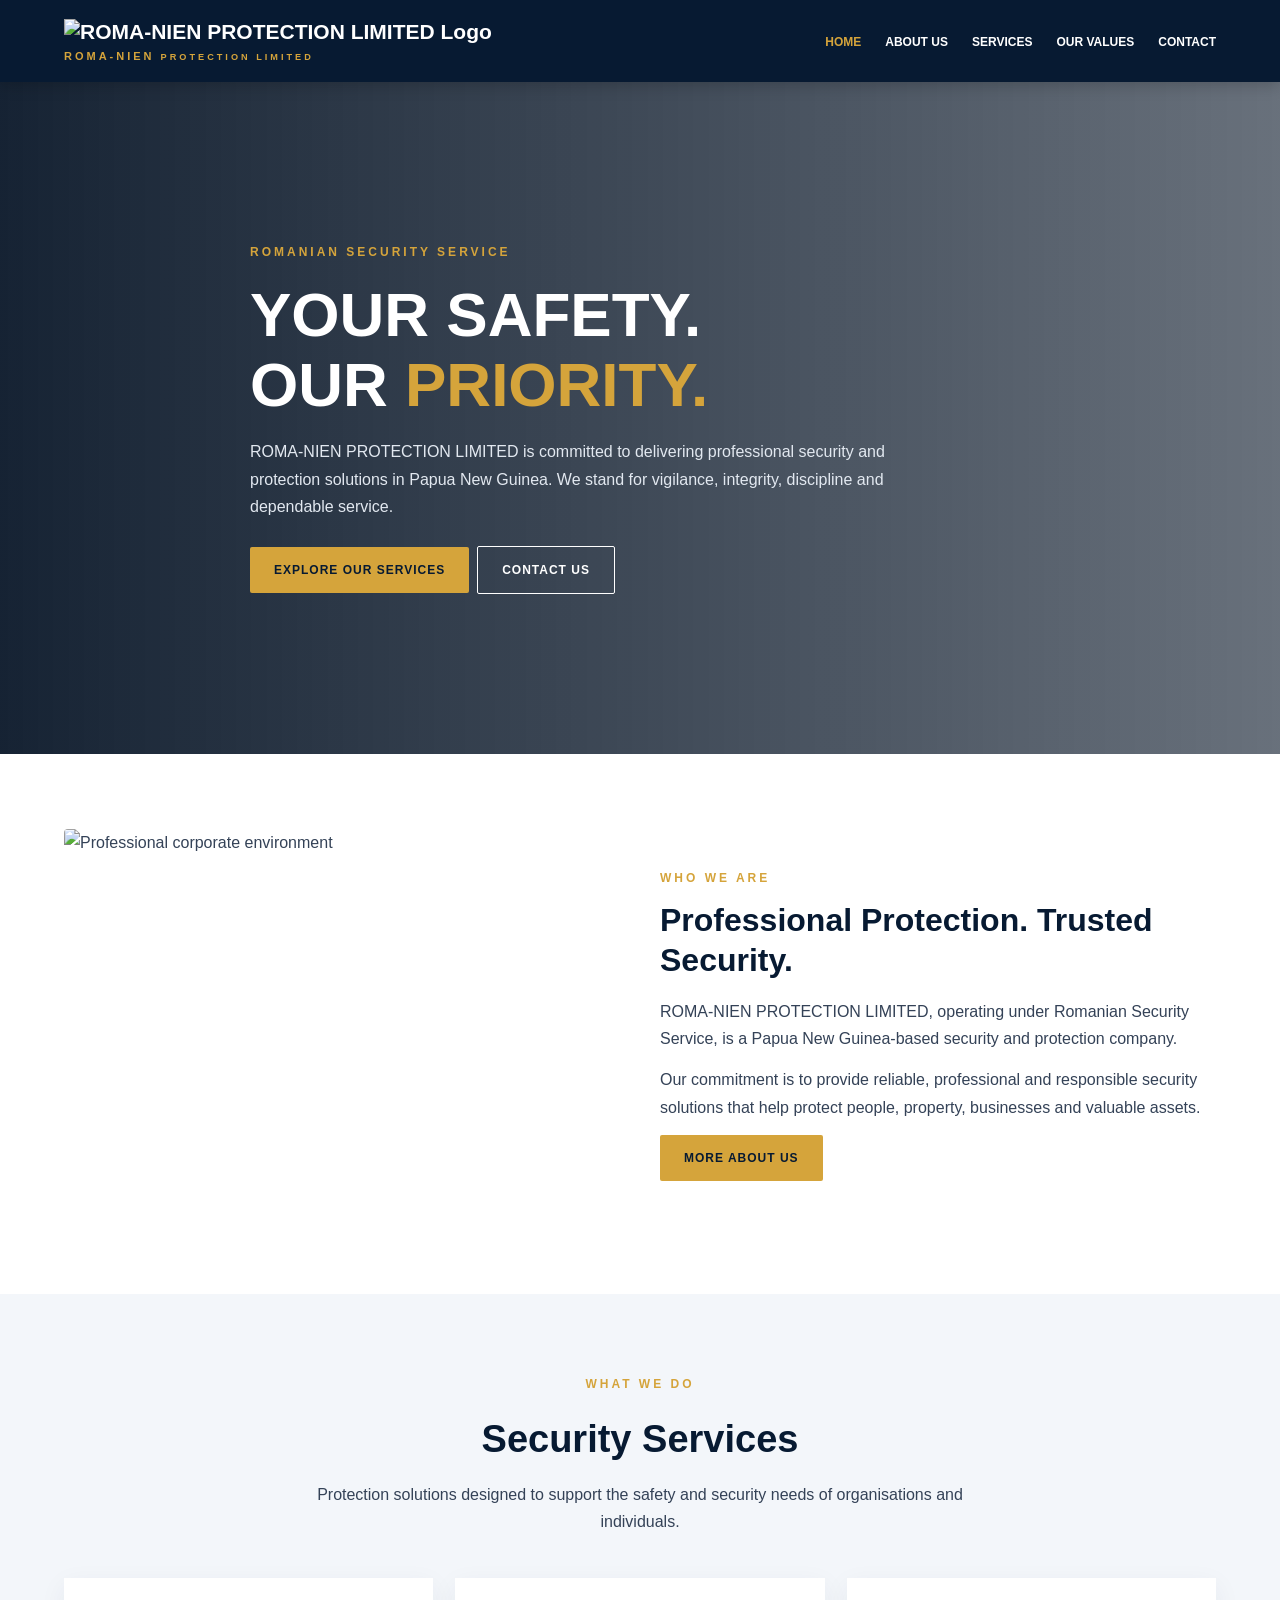
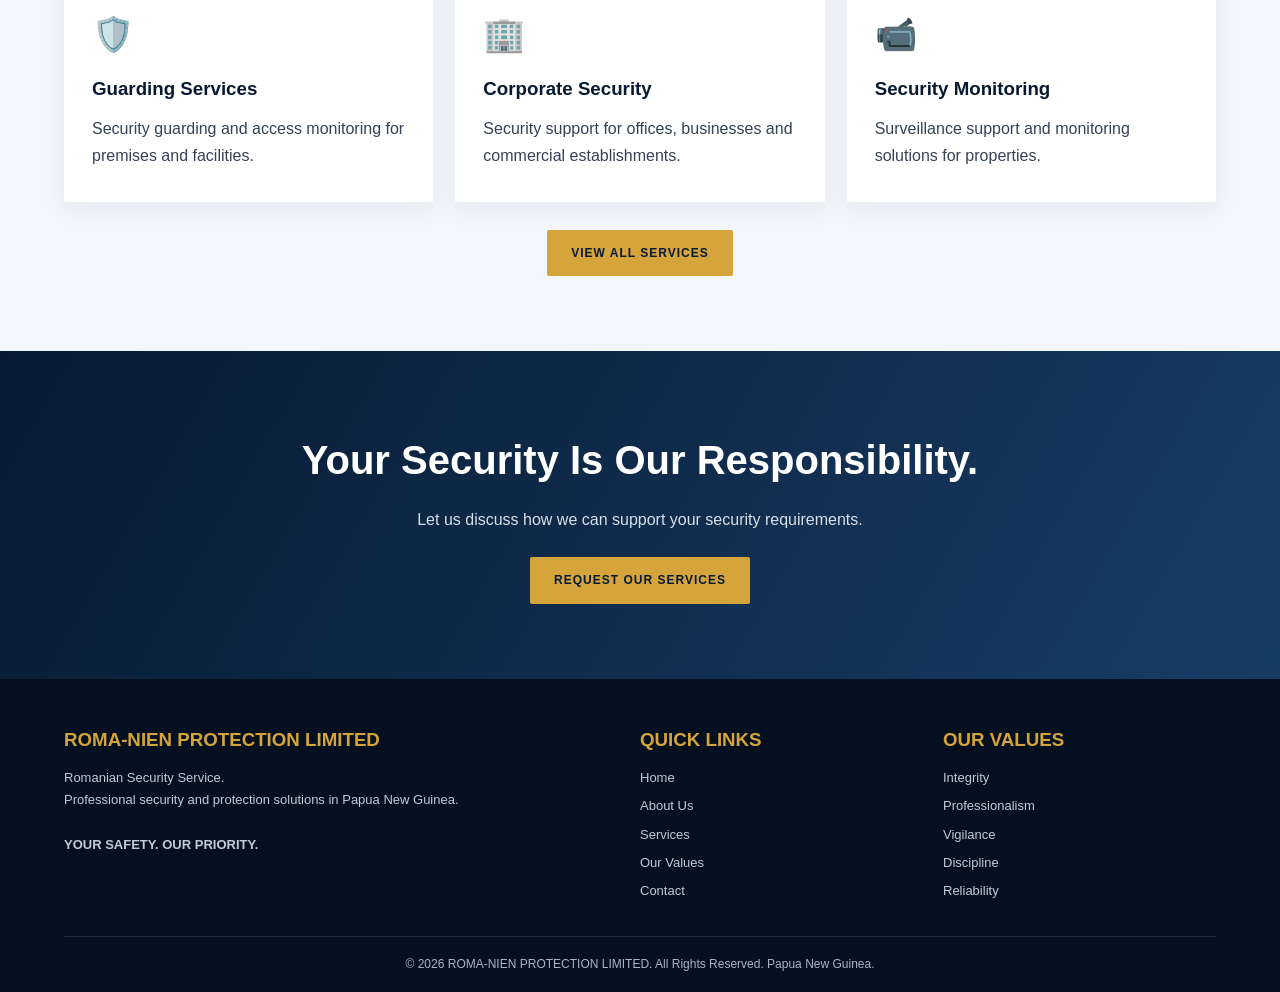
==== commit 0a1624ad: "Update index.html" ====
--- a/index.html
+++ b/index.html
@@ -4,7 +4,18 @@
 <title>Home | ROMA-NIEN PROTECTION LIMITED</title><link rel="stylesheet" href="style.css"></head><body>
 
 <header><div class="container navbar">
-<a href="index.html" class="logo">ROMA-NIEN<span>PROTECTION LIMITED</span></a>
+
+<a href="index.html" class="logo">
+    <img src="images/roma-nien-logo.png"
+         alt="ROMA-NIEN PROTECTION LIMITED Logo"
+         class="company-logo">
+
+    <span class="logo-text">
+        ROMA-NIEN
+        <small>PROTECTION LIMITED</small>
+    </span>
+</a>
+
 <button class="menu-toggle" onclick="toggleMenu()" aria-label="Toggle navigation">☰</button>
 <ul class="nav-links" id="navLinks">
 <li><a class="current" href="index.html">HOME</a></li>
@@ -43,4 +54,4 @@
 <div><h3>OUR VALUES</h3><ul><li>Integrity</li><li>Professionalism</li><li>Vigilance</li><li>Discipline</li><li>Reliability</li></ul></div>
 </div><div class="copyright">© <span id="year"></span> ROMA-NIEN PROTECTION LIMITED. All Rights Reserved. Papua New Guinea.</div>
 </div></footer><script src="script.js"></script>
-</body></html>+</body></html>
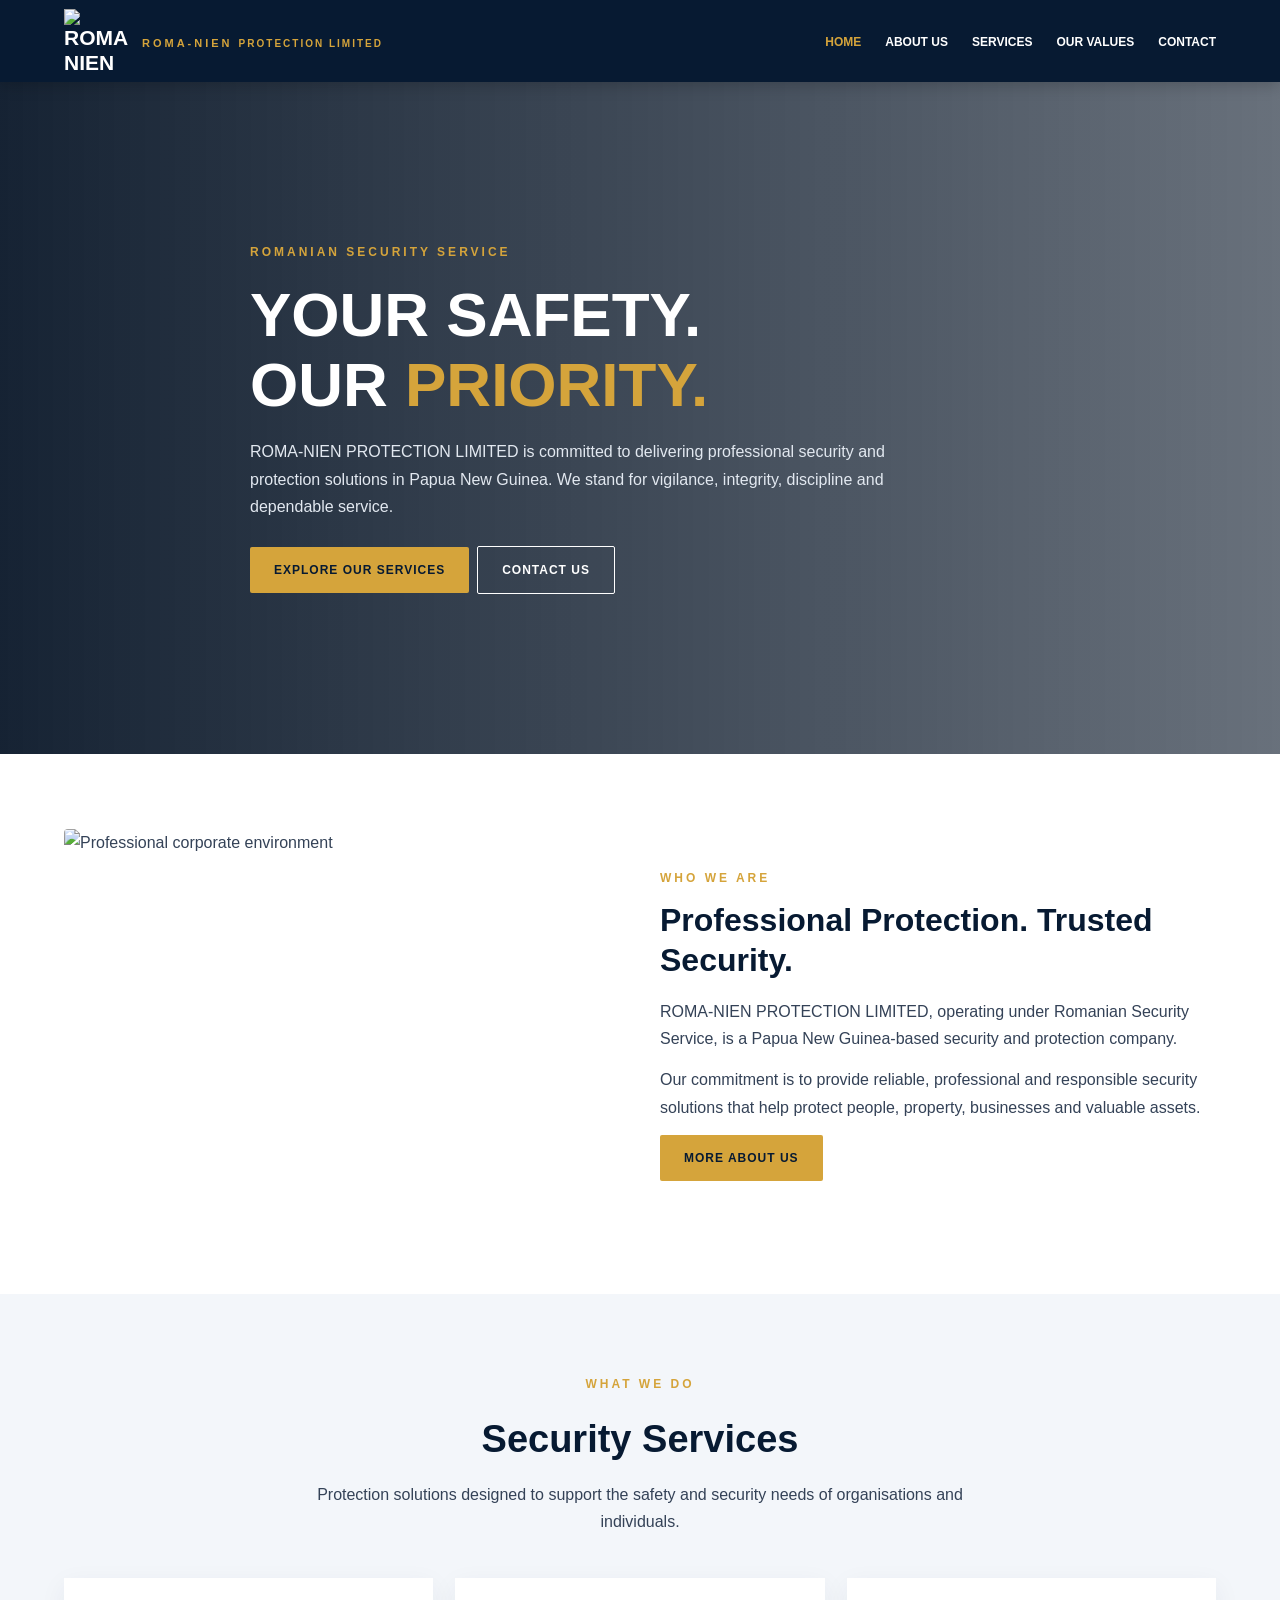
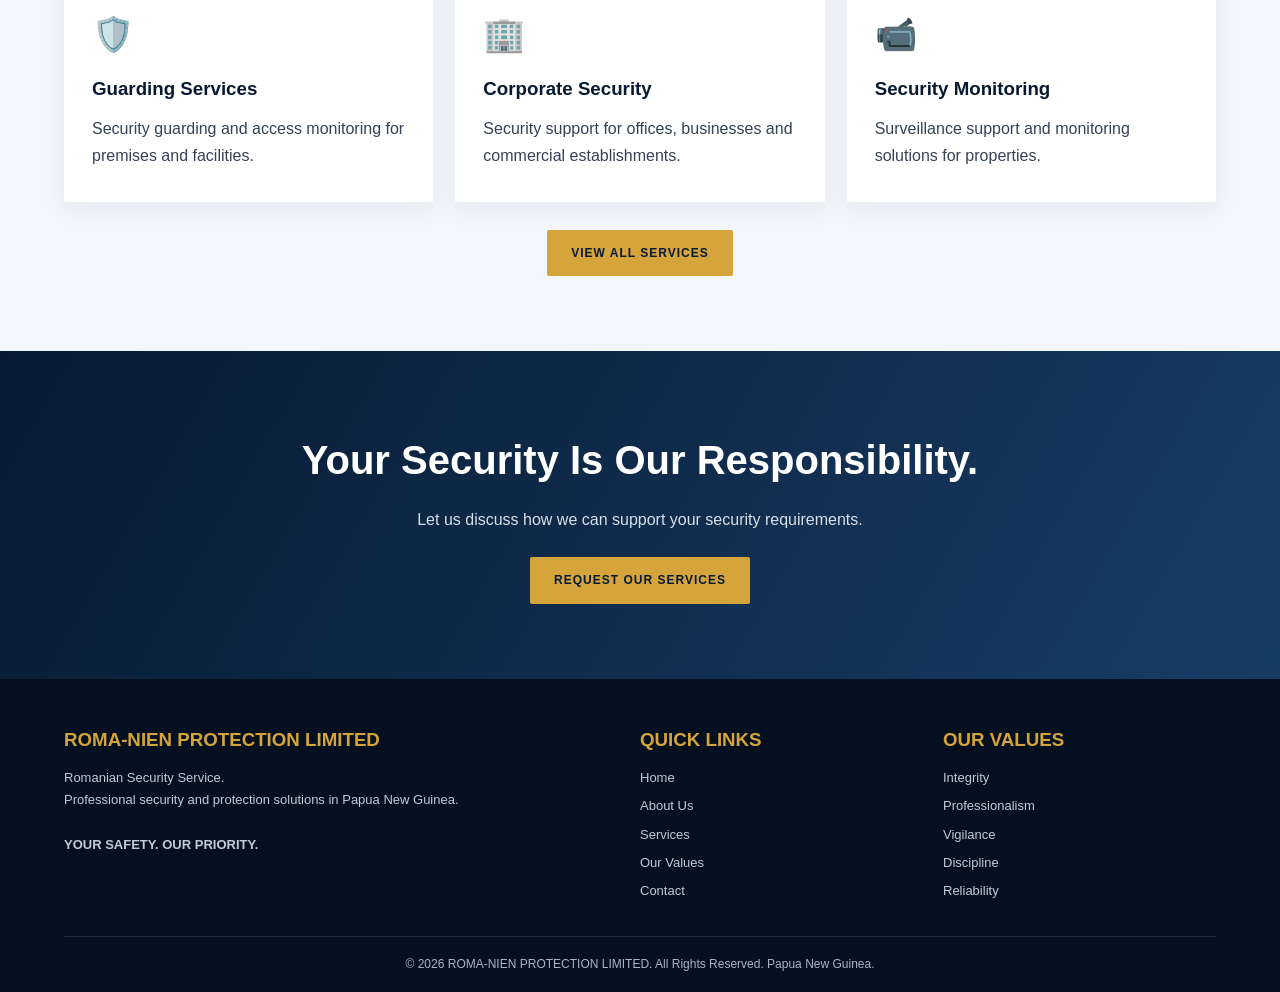
==== commit d2430550: "Update index.html" ====
--- a/index.html
+++ b/index.html
@@ -6,7 +6,7 @@
 <header><div class="container navbar">
 
 <a href="index.html" class="logo">
-    <img src="images/roma-nien-logo.png"
+    <img src="images/logo.png"
          alt="ROMA-NIEN PROTECTION LIMITED Logo"
          class="company-logo">
 
--- a/style.css
+++ b/style.css
@@ -23,3 +23,62 @@
 footer{background:#041020;color:#fff;padding:45px 0 18px}.footer-grid{display:grid;grid-template-columns:2fr 1fr 1fr;gap:30px;padding-bottom:28px}footer h3{color:var(--gold);margin-bottom:12px}footer p,footer li{font-size:13px;color:#c1cad7}footer ul{list-style:none}footer li{margin:6px 0}.copyright{border-top:1px solid #ffffff20;padding-top:17px;text-align:center;font-size:12px;color:#aab5c5}
 @media(max-width:850px){.menu-toggle{display:block}.nav-links{display:none;position:absolute;top:82px;left:0;width:100%;background:var(--navy);padding:20px 5%;flex-direction:column;gap:15px}.nav-links.show{display:flex}.two-col,.contact-grid{grid-template-columns:1fr}.grid{grid-template-columns:repeat(2,1fr)}.footer-grid{grid-template-columns:1fr 1fr}}
 @media(max-width:560px){.grid,.footer-grid{grid-template-columns:1fr}.hero{min-height:390px}.hero-content{padding:65px 0}.btn{margin:5px 0}.feature-img{height:280px}section{padding:58px 0}}
+
+
+/* =================================
+   ROMA-NIEN COMPANY LOGO
+   ALL WEBSITE PAGES
+================================= */
+
+.logo {
+    display: flex;
+    align-items: center;
+    gap: 13px;
+    text-decoration: none;
+    color: #ffffff;
+    font-weight: 900;
+    font-size: 21px;
+    line-height: 1.2;
+}
+
+.company-logo {
+    width: 65px;
+    height: 65px;
+    object-fit: contain;
+    display: block;
+    flex-shrink: 0;
+}
+
+.logo-text {
+    display: flex;
+    flex-direction: column;
+    color: #ffffff;
+    font-size: 21px;
+    font-weight: 900;
+    letter-spacing: 1px;
+}
+
+.logo-text small {
+    color: #d5a43b;
+    font-size: 10px;
+    letter-spacing: 2px;
+    margin-top: 6px;
+    font-weight: 800;
+}
+
+@media (max-width: 550px) {
+    .company-logo {
+        width: 48px;
+        height: 48px;
+    }
+
+    .logo-text {
+        font-size: 16px;
+    }
+
+    .logo-text small {
+        font-size: 8px;
+        letter-spacing: 1.5px;
+    }
+}
+
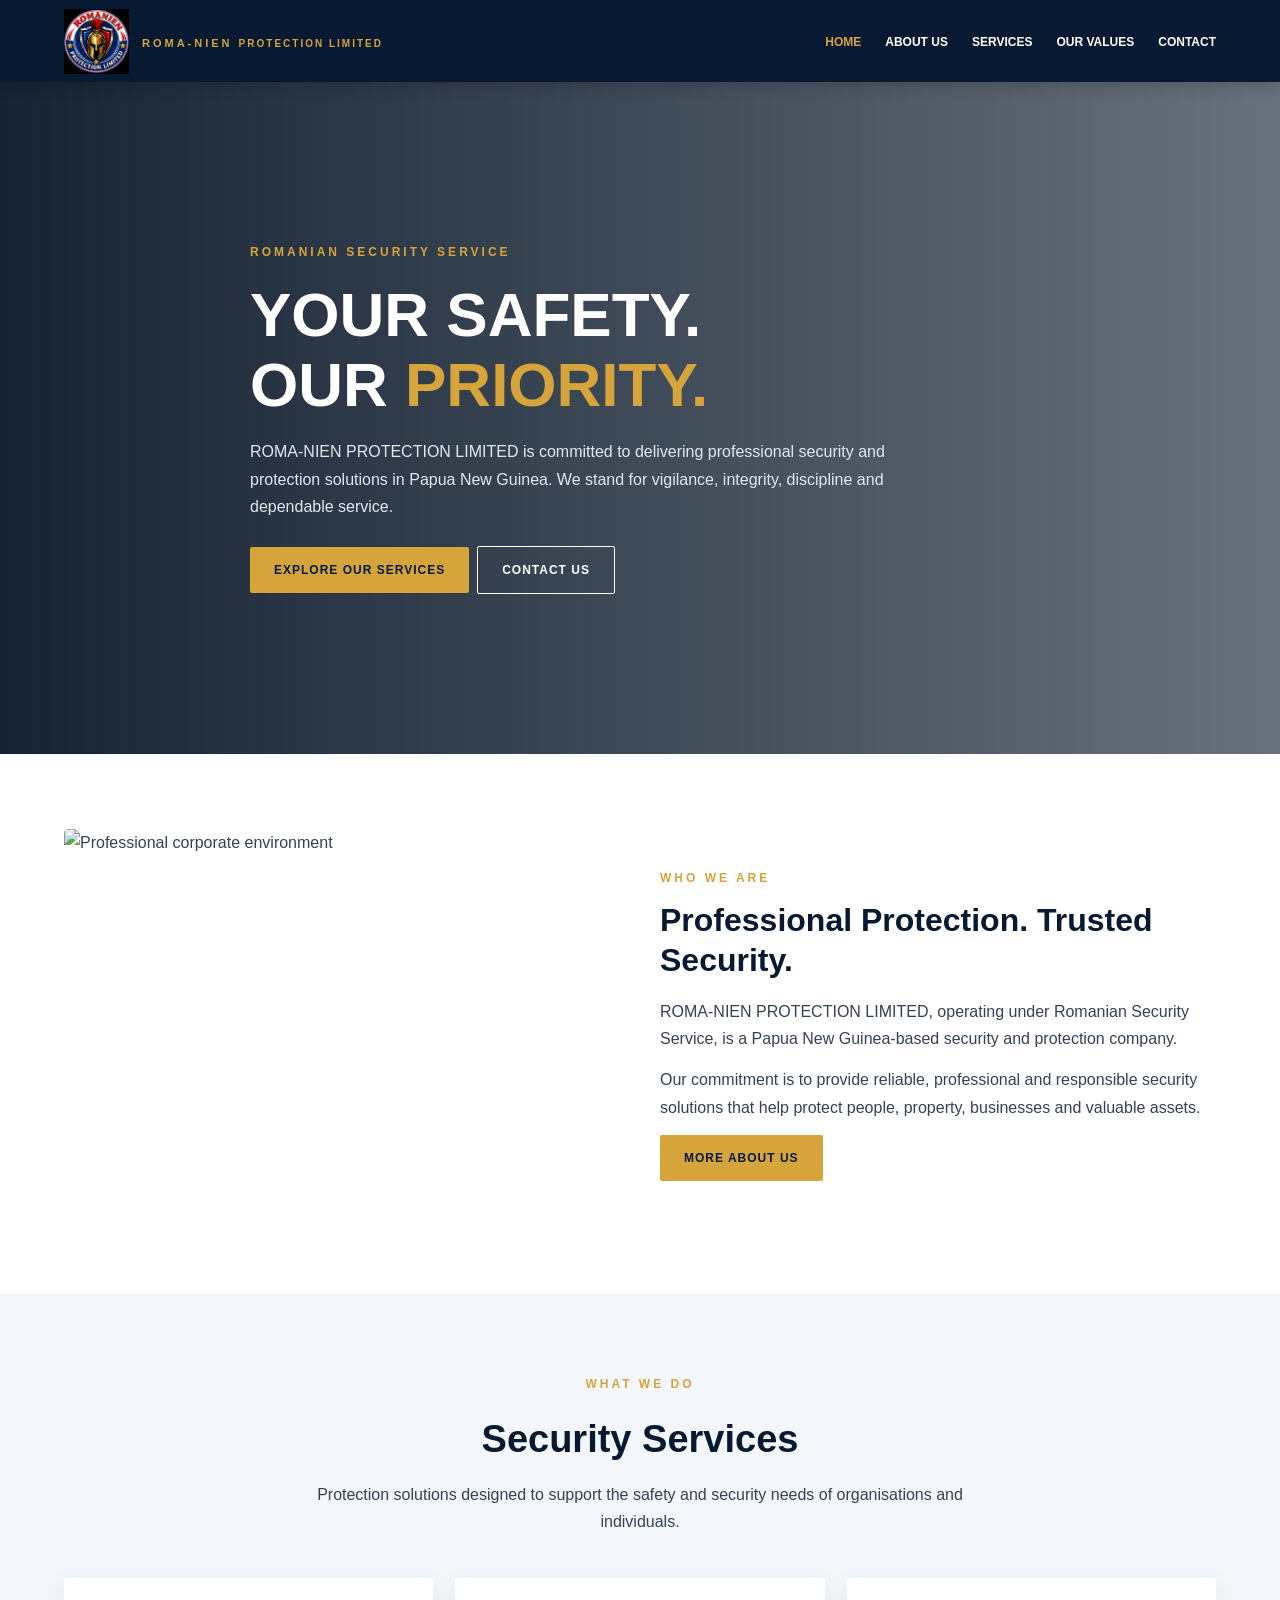
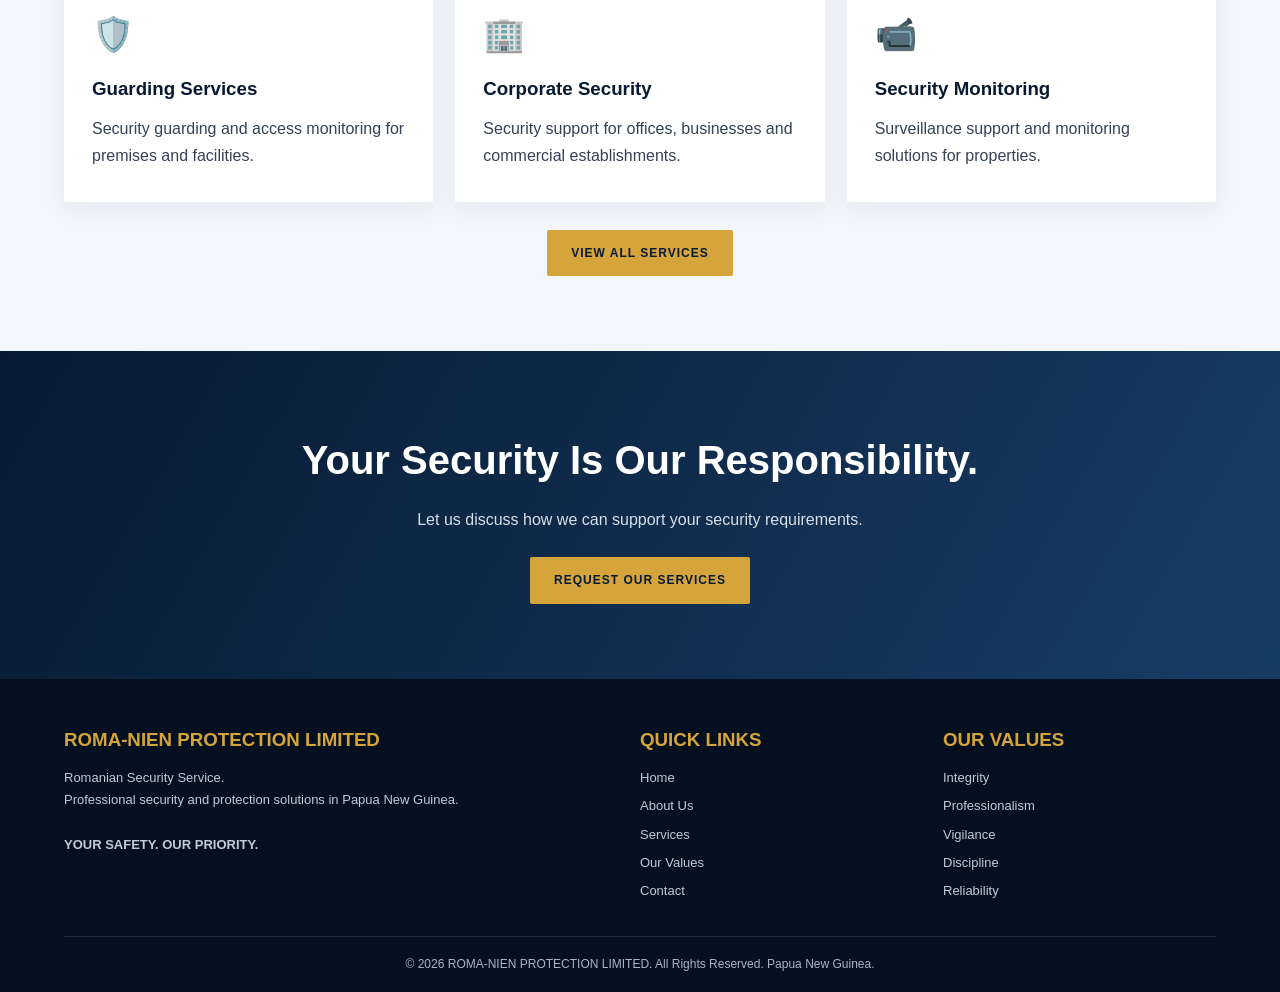
==== commit ee78d069: "Update index.html" ====
--- a/index.html
+++ b/index.html
@@ -6,7 +6,7 @@
 <header><div class="container navbar">
 
 <a href="index.html" class="logo">
-    <img src="images/logo.png"
+    <img src="images/logo.jpg"
          alt="ROMA-NIEN PROTECTION LIMITED Logo"
          class="company-logo">
 
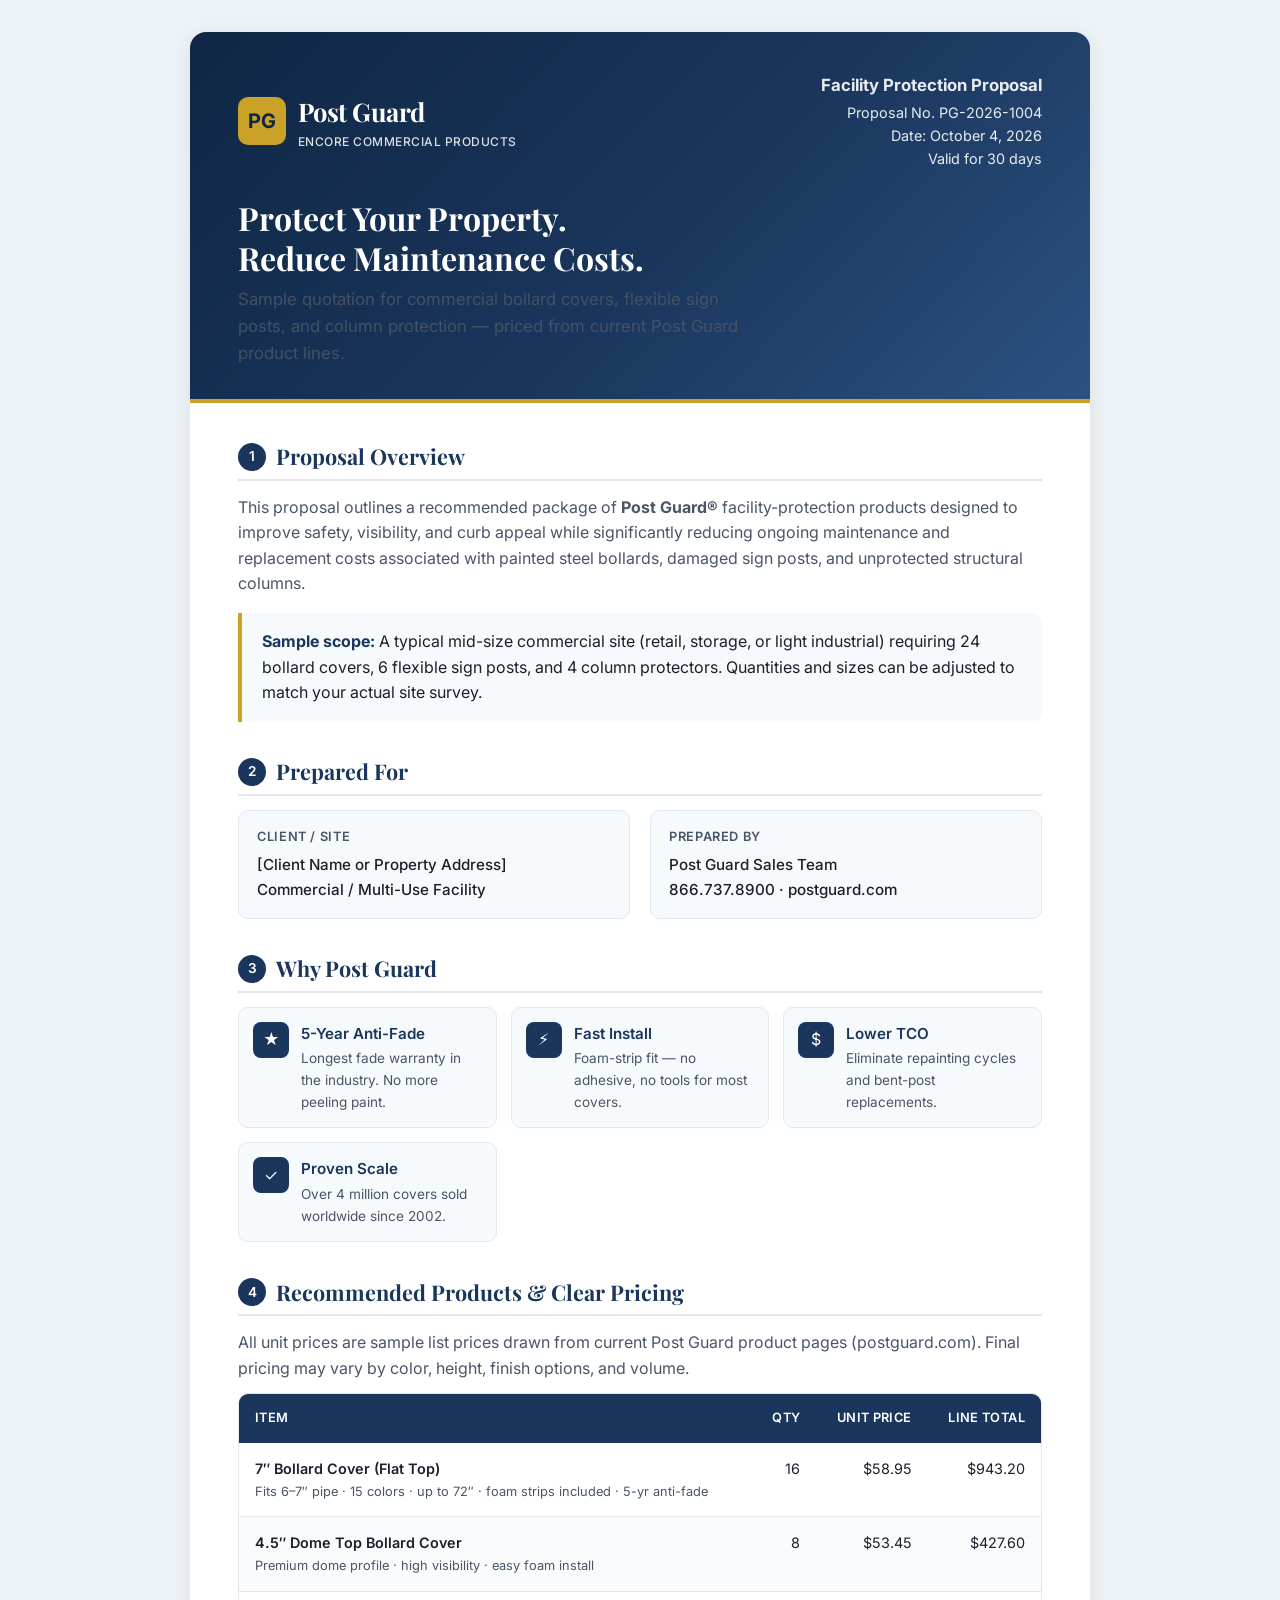
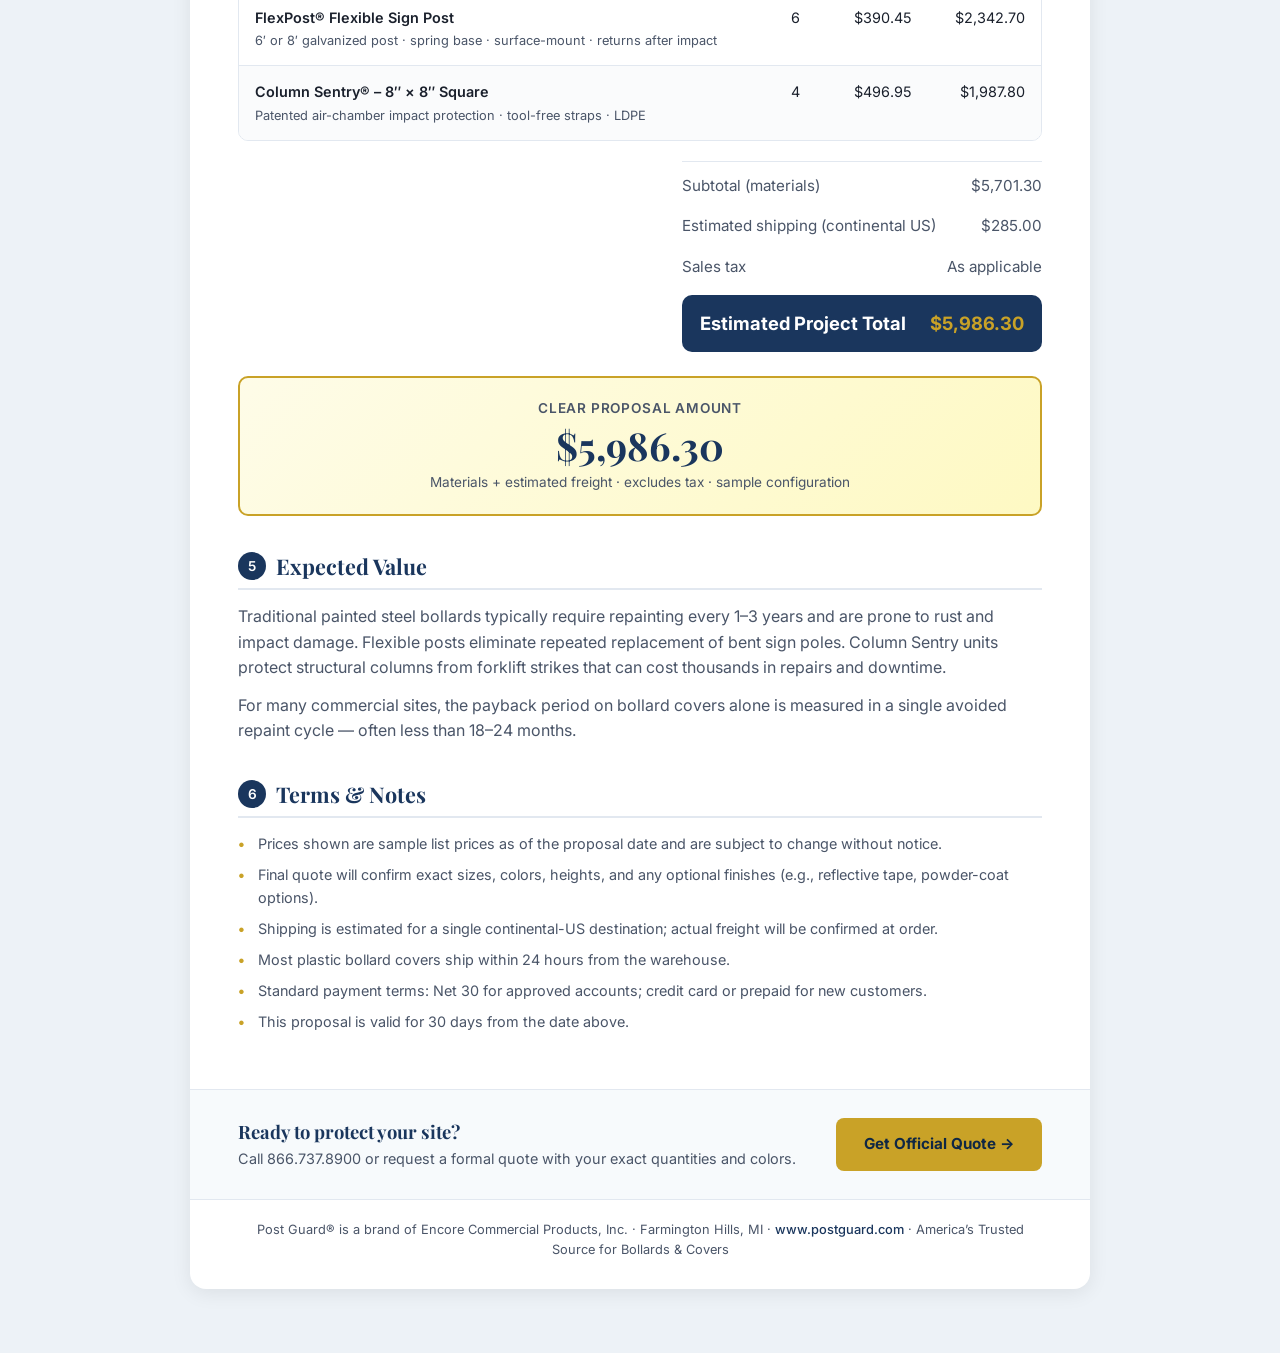
==== commit c21bb223: "Add files via upload" ====
--- a/index.html
+++ b/index.html
@@ -1,57 +1,683 @@
 <!DOCTYPE html>
-<html lang="en"><head><meta charset="UTF-8"><meta name="viewport" content="width=device-width, initial-scale=1.0">
-<meta name="description" content="Home | ROMA-NIEN PROTECTION LIMITED, Papua New Guinea.">
-<title>Home | ROMA-NIEN PROTECTION LIMITED</title><link rel="stylesheet" href="style.css"></head><body>
-
-<header><div class="container navbar">
-
-<a href="index.html" class="logo">
-    <img src="images/logo.jpg"
-         alt="ROMA-NIEN PROTECTION LIMITED Logo"
-         class="company-logo">
-
-    <span class="logo-text">
-        ROMA-NIEN
-        <small>PROTECTION LIMITED</small>
-    </span>
-</a>
-
-<button class="menu-toggle" onclick="toggleMenu()" aria-label="Toggle navigation">☰</button>
-<ul class="nav-links" id="navLinks">
-<li><a class="current" href="index.html">HOME</a></li>
-<li><a class="" href="about.html">ABOUT US</a></li>
-<li><a class="" href="services.html">SERVICES</a></li>
-<li><a class="" href="values.html">OUR VALUES</a></li>
-<li><a class="" href="contact.html">CONTACT</a></li>
-</ul></div></header>
-
-<main>
-<section class="hero"><div class="container hero-content">
-<div class="eyebrow">ROMANIAN SECURITY SERVICE</div>
-<h1>YOUR SAFETY.<br>OUR <span>PRIORITY.</span></h1>
-<p>ROMA-NIEN PROTECTION LIMITED is committed to delivering professional security and protection solutions in Papua New Guinea. We stand for vigilance, integrity, discipline and dependable service.</p>
-<a class="btn" href="services.html">EXPLORE OUR SERVICES</a><a class="btn btn-outline" href="contact.html">CONTACT US</a>
-</div></section>
-<section><div class="container two-col">
-<img class="feature-img" src="https://images.unsplash.com/photo-1497366811353-6870744d04b2?auto=format&fit=crop&w=1000&q=85" alt="Professional corporate environment">
-<div class="copy"><div class="eyebrow">WHO WE ARE</div><h2>Professional Protection. Trusted Security.</h2>
-<p>ROMA-NIEN PROTECTION LIMITED, operating under Romanian Security Service, is a Papua New Guinea-based security and protection company.</p>
-<p>Our commitment is to provide reliable, professional and responsible security solutions that help protect people, property, businesses and valuable assets.</p>
-<a class="btn" href="about.html">MORE ABOUT US</a></div></div></section>
-<section class="light"><div class="container"><div class="section-title"><small>WHAT WE DO</small><h2>Security Services</h2><p>Protection solutions designed to support the safety and security needs of organisations and individuals.</p></div>
-<div class="grid">
-<div class="card"><div class="icon">🛡️</div><h3>Guarding Services</h3><p>Security guarding and access monitoring for premises and facilities.</p></div>
-<div class="card"><div class="icon">🏢</div><h3>Corporate Security</h3><p>Security support for offices, businesses and commercial establishments.</p></div>
-<div class="card"><div class="icon">📹</div><h3>Security Monitoring</h3><p>Surveillance support and monitoring solutions for properties.</p></div>
-</div><p style="text-align:center;margin-top:28px"><a class="btn" href="services.html">VIEW ALL SERVICES</a></p></div></section>
-<section class="cta"><div class="container"><h2>Your Security Is Our Responsibility.</h2><p>Let us discuss how we can support your security requirements.</p><a class="btn" href="contact.html">REQUEST OUR SERVICES</a></div></section>
-</main>
-
-<footer><div class="container">
-<div class="footer-grid">
-<div><h3>ROMA-NIEN PROTECTION LIMITED</h3><p>Romanian Security Service.<br>Professional security and protection solutions in Papua New Guinea.<br><br><b>YOUR SAFETY. OUR PRIORITY.</b></p></div>
-<div><h3>QUICK LINKS</h3><ul><li><a href="index.html">Home</a></li><li><a href="about.html">About Us</a></li><li><a href="services.html">Services</a></li><li><a href="values.html">Our Values</a></li><li><a href="contact.html">Contact</a></li></ul></div>
-<div><h3>OUR VALUES</h3><ul><li>Integrity</li><li>Professionalism</li><li>Vigilance</li><li>Discipline</li><li>Reliability</li></ul></div>
-</div><div class="copyright">© <span id="year"></span> ROMA-NIEN PROTECTION LIMITED. All Rights Reserved. Papua New Guinea.</div>
-</div></footer><script src="script.js"></script>
-</body></html>
+<html lang="en">
+<head>
+  <meta charset="UTF-8">
+  <meta name="viewport" content="width=device-width, initial-scale=1.0">
+  <title>Post Guard | Facility Protection Proposal</title>
+  <meta name="description" content="Professional proposal for Post Guard bollard covers, flexible posts, and facility protection products.">
+  <link rel="preconnect" href="https://fonts.googleapis.com">
+  <link rel="preconnect" href="https://fonts.gstatic.com" crossorigin>
+  <link href="https://fonts.googleapis.com/css2?family=Inter:wght@400;500;600;700&family=Playfair+Display:wght@600;700&display=swap" rel="stylesheet">
+  <style>
+    :root {
+      --primary: #1a365d;
+      --primary-dark: #0f2744;
+      --primary-light: #2c5282;
+      --accent: #c9a227;
+      --accent-hover: #b8911f;
+      --text: #1a202c;
+      --text-muted: #4a5568;
+      --bg: #ffffff;
+      --bg-alt: #f7fafc;
+      --border: #e2e8f0;
+      --shadow: 0 4px 20px rgba(0,0,0,0.08);
+      --radius: 10px;
+    }
+
+    * { margin: 0; padding: 0; box-sizing: border-box; }
+
+    body {
+      font-family: 'Inter', system-ui, -apple-system, sans-serif;
+      color: var(--text);
+      background: #edf2f7;
+      line-height: 1.6;
+      padding: 32px 16px 64px;
+    }
+
+    h1, h2, h3 {
+      font-family: 'Playfair Display', Georgia, serif;
+      font-weight: 700;
+      line-height: 1.25;
+      color: var(--primary);
+    }
+
+    .page {
+      max-width: 900px;
+      margin: 0 auto;
+      background: var(--bg);
+      border-radius: 16px;
+      box-shadow: var(--shadow);
+      overflow: hidden;
+    }
+
+    .header-band {
+      background: linear-gradient(135deg, var(--primary-dark) 0%, var(--primary) 55%, var(--primary-light) 100%);
+      color: white;
+      padding: 40px 48px 36px;
+      position: relative;
+    }
+
+    .header-band::after {
+      content: '';
+      position: absolute;
+      bottom: 0;
+      left: 0;
+      right: 0;
+      height: 4px;
+      background: var(--accent);
+    }
+
+    .brand-row {
+      display: flex;
+      align-items: center;
+      justify-content: space-between;
+      flex-wrap: wrap;
+      gap: 16px;
+      margin-bottom: 28px;
+    }
+
+    .logo {
+      display: flex;
+      align-items: center;
+      gap: 12px;
+    }
+
+    .logo-mark {
+      width: 48px;
+      height: 48px;
+      background: var(--accent);
+      border-radius: 10px;
+      display: flex;
+      align-items: center;
+      justify-content: center;
+      font-weight: 700;
+      font-size: 1.25rem;
+      color: var(--primary-dark);
+    }
+
+    .logo-text {
+      font-family: 'Playfair Display', serif;
+      font-size: 1.6rem;
+      font-weight: 700;
+      letter-spacing: -0.02em;
+    }
+
+    .logo-sub {
+      font-size: 0.75rem;
+      opacity: 0.85;
+      font-weight: 500;
+      letter-spacing: 0.04em;
+      text-transform: uppercase;
+    }
+
+    .proposal-meta {
+      text-align: right;
+      font-size: 0.9rem;
+      opacity: 0.9;
+    }
+
+    .proposal-meta strong {
+      display: block;
+      font-size: 1.05rem;
+      margin-bottom: 2px;
+    }
+
+    .header-band h1 {
+      color: white;
+      font-size: 2rem;
+      margin-bottom: 8px;
+    }
+
+    .header-band .tagline {
+      font-size: 1.05rem;
+      opacity: 0.9;
+      max-width: 520px;
+    }
+
+    .content {
+      padding: 40px 48px 48px;
+    }
+
+    .section {
+      margin-bottom: 36px;
+    }
+
+    .section:last-child {
+      margin-bottom: 0;
+    }
+
+    .section-title {
+      font-size: 1.35rem;
+      margin-bottom: 14px;
+      padding-bottom: 8px;
+      border-bottom: 2px solid var(--border);
+      display: flex;
+      align-items: center;
+      gap: 10px;
+    }
+
+    .section-title .num {
+      display: inline-flex;
+      align-items: center;
+      justify-content: center;
+      width: 28px;
+      height: 28px;
+      background: var(--primary);
+      color: white;
+      border-radius: 50%;
+      font-size: 0.85rem;
+      font-family: 'Inter', sans-serif;
+      font-weight: 600;
+    }
+
+    p {
+      color: var(--text-muted);
+      margin-bottom: 12px;
+    }
+
+    p:last-child {
+      margin-bottom: 0;
+    }
+
+    .highlight-box {
+      background: var(--bg-alt);
+      border-left: 4px solid var(--accent);
+      padding: 16px 20px;
+      border-radius: 0 var(--radius) var(--radius) 0;
+      margin: 16px 0;
+    }
+
+    .highlight-box strong {
+      color: var(--primary);
+    }
+
+    .info-grid {
+      display: grid;
+      grid-template-columns: 1fr 1fr;
+      gap: 20px;
+      margin-top: 12px;
+    }
+
+    @media (max-width: 640px) {
+      .info-grid { grid-template-columns: 1fr; }
+      .header-band, .content { padding-left: 24px; padding-right: 24px; }
+      .proposal-meta { text-align: left; }
+    }
+
+    .info-card {
+      background: var(--bg-alt);
+      border-radius: var(--radius);
+      padding: 16px 18px;
+      border: 1px solid var(--border);
+    }
+
+    .info-card h4 {
+      font-family: 'Inter', sans-serif;
+      font-size: 0.8rem;
+      text-transform: uppercase;
+      letter-spacing: 0.05em;
+      color: var(--text-muted);
+      margin-bottom: 6px;
+      font-weight: 600;
+    }
+
+    .info-card p {
+      color: var(--text);
+      font-weight: 500;
+      margin: 0;
+      font-size: 0.95rem;
+    }
+
+    .benefits {
+      display: grid;
+      grid-template-columns: repeat(auto-fit, minmax(200px, 1fr));
+      gap: 14px;
+      margin-top: 12px;
+    }
+
+    .benefit {
+      display: flex;
+      gap: 12px;
+      align-items: flex-start;
+      padding: 14px;
+      background: var(--bg-alt);
+      border-radius: var(--radius);
+      border: 1px solid var(--border);
+    }
+
+    .benefit-icon {
+      width: 36px;
+      height: 36px;
+      background: var(--primary);
+      color: white;
+      border-radius: 8px;
+      display: flex;
+      align-items: center;
+      justify-content: center;
+      flex-shrink: 0;
+      font-size: 1rem;
+    }
+
+    .benefit h4 {
+      font-family: 'Inter', sans-serif;
+      font-size: 0.95rem;
+      font-weight: 600;
+      color: var(--primary);
+      margin-bottom: 2px;
+    }
+
+    .benefit p {
+      font-size: 0.85rem;
+      margin: 0;
+    }
+
+    .table-wrap {
+      overflow-x: auto;
+      margin-top: 12px;
+      border-radius: var(--radius);
+      border: 1px solid var(--border);
+    }
+
+    table {
+      width: 100%;
+      border-collapse: collapse;
+      font-size: 0.9rem;
+    }
+
+    thead {
+      background: var(--primary);
+      color: white;
+    }
+
+    th {
+      text-align: left;
+      padding: 14px 16px;
+      font-weight: 600;
+      font-size: 0.8rem;
+      text-transform: uppercase;
+      letter-spacing: 0.03em;
+    }
+
+    th.num, td.num {
+      text-align: right;
+    }
+
+    td {
+      padding: 14px 16px;
+      border-bottom: 1px solid var(--border);
+      vertical-align: top;
+    }
+
+    tbody tr:last-child td {
+      border-bottom: none;
+    }
+
+    tbody tr:nth-child(even) {
+      background: #fafbfc;
+    }
+
+    .item-name {
+      font-weight: 600;
+      color: var(--text);
+    }
+
+    .item-desc {
+      font-size: 0.8rem;
+      color: var(--text-muted);
+      margin-top: 2px;
+    }
+
+    .totals {
+      margin-top: 20px;
+      max-width: 360px;
+      margin-left: auto;
+    }
+
+    .totals-row {
+      display: flex;
+      justify-content: space-between;
+      padding: 8px 0;
+      font-size: 0.95rem;
+      color: var(--text-muted);
+    }
+
+    .totals-row.subtotal {
+      border-top: 1px solid var(--border);
+      padding-top: 12px;
+    }
+
+    .totals-row.grand {
+      background: var(--primary);
+      color: white;
+      margin-top: 8px;
+      padding: 14px 18px;
+      border-radius: var(--radius);
+      font-size: 1.15rem;
+      font-weight: 700;
+    }
+
+    .totals-row.grand span:last-child {
+      color: var(--accent);
+    }
+
+    .amount-callout {
+      background: linear-gradient(135deg, #fefce8 0%, #fef9c3 100%);
+      border: 2px solid var(--accent);
+      border-radius: var(--radius);
+      padding: 20px 24px;
+      margin-top: 24px;
+      text-align: center;
+    }
+
+    .amount-callout .label {
+      font-size: 0.85rem;
+      text-transform: uppercase;
+      letter-spacing: 0.06em;
+      color: var(--text-muted);
+      font-weight: 600;
+      margin-bottom: 4px;
+    }
+
+    .amount-callout .figure {
+      font-family: 'Playfair Display', serif;
+      font-size: 2.4rem;
+      font-weight: 700;
+      color: var(--primary);
+      line-height: 1.1;
+    }
+
+    .amount-callout .note {
+      font-size: 0.85rem;
+      color: var(--text-muted);
+      margin-top: 6px;
+    }
+
+    .terms-list {
+      list-style: none;
+      margin-top: 8px;
+    }
+
+    .terms-list li {
+      position: relative;
+      padding-left: 20px;
+      margin-bottom: 8px;
+      color: var(--text-muted);
+      font-size: 0.9rem;
+    }
+
+    .terms-list li::before {
+      content: '•';
+      position: absolute;
+      left: 0;
+      color: var(--accent);
+      font-weight: 700;
+    }
+
+    .cta-bar {
+      background: var(--bg-alt);
+      border-top: 1px solid var(--border);
+      padding: 28px 48px;
+      display: flex;
+      flex-wrap: wrap;
+      align-items: center;
+      justify-content: space-between;
+      gap: 20px;
+    }
+
+    @media (max-width: 640px) {
+      .cta-bar { padding: 24px; flex-direction: column; align-items: flex-start; }
+    }
+
+    .cta-text h3 {
+      font-size: 1.15rem;
+      margin-bottom: 4px;
+    }
+
+    .cta-text p {
+      font-size: 0.9rem;
+      margin: 0;
+    }
+
+    .btn {
+      display: inline-flex;
+      align-items: center;
+      gap: 8px;
+      padding: 14px 28px;
+      background: var(--accent);
+      color: var(--primary-dark);
+      font-weight: 700;
+      font-size: 0.95rem;
+      border-radius: 8px;
+      text-decoration: none;
+      border: none;
+      cursor: pointer;
+      transition: background 0.2s, transform 0.15s;
+    }
+
+    .btn:hover {
+      background: var(--accent-hover);
+      transform: translateY(-1px);
+    }
+
+    .footer-note {
+      text-align: center;
+      padding: 20px 48px 28px;
+      font-size: 0.8rem;
+      color: var(--text-muted);
+      border-top: 1px solid var(--border);
+    }
+
+    .footer-note a {
+      color: var(--primary);
+      text-decoration: none;
+      font-weight: 500;
+    }
+
+    @media print {
+      body { background: white; padding: 0; }
+      .page { box-shadow: none; border-radius: 0; }
+      .btn { display: none; }
+    }
+  </style>
+</head>
+<body>
+  <div class="page">
+    <header class="header-band">
+      <div class="brand-row">
+        <div class="logo">
+          <div class="logo-mark">PG</div>
+          <div>
+            <div class="logo-text">Post Guard</div>
+            <div class="logo-sub">Encore Commercial Products</div>
+          </div>
+        </div>
+        <div class="proposal-meta">
+          <strong>Facility Protection Proposal</strong>
+          Proposal No. PG-2026-1004<br>
+          Date: October 4, 2026<br>
+          Valid for 30 days
+        </div>
+      </div>
+      <h1>Protect Your Property.<br>Reduce Maintenance Costs.</h1>
+      <p class="tagline">Sample quotation for commercial bollard covers, flexible sign posts, and column protection — priced from current Post Guard product lines.</p>
+    </header>
+
+    <div class="content">
+      <section class="section">
+        <h2 class="section-title"><span class="num">1</span> Proposal Overview</h2>
+        <p>
+          This proposal outlines a recommended package of <strong>Post Guard®</strong> facility-protection products designed to improve safety, visibility, and curb appeal while significantly reducing ongoing maintenance and replacement costs associated with painted steel bollards, damaged sign posts, and unprotected structural columns.
+        </p>
+        <div class="highlight-box">
+          <strong>Sample scope:</strong> A typical mid-size commercial site (retail, storage, or light industrial) requiring 24 bollard covers, 6 flexible sign posts, and 4 column protectors. Quantities and sizes can be adjusted to match your actual site survey.
+        </div>
+      </section>
+
+      <section class="section">
+        <h2 class="section-title"><span class="num">2</span> Prepared For</h2>
+        <div class="info-grid">
+          <div class="info-card">
+            <h4>Client / Site</h4>
+            <p>[Client Name or Property Address]<br>Commercial / Multi-Use Facility</p>
+          </div>
+          <div class="info-card">
+            <h4>Prepared By</h4>
+            <p>Post Guard Sales Team<br>866.737.8900 · postguard.com</p>
+          </div>
+        </div>
+      </section>
+
+      <section class="section">
+        <h2 class="section-title"><span class="num">3</span> Why Post Guard</h2>
+        <div class="benefits">
+          <div class="benefit">
+            <div class="benefit-icon">★</div>
+            <div>
+              <h4>5-Year Anti-Fade</h4>
+              <p>Longest fade warranty in the industry. No more peeling paint.</p>
+            </div>
+          </div>
+          <div class="benefit">
+            <div class="benefit-icon">⚡</div>
+            <div>
+              <h4>Fast Install</h4>
+              <p>Foam-strip fit — no adhesive, no tools for most covers.</p>
+            </div>
+          </div>
+          <div class="benefit">
+            <div class="benefit-icon">$</div>
+            <div>
+              <h4>Lower TCO</h4>
+              <p>Eliminate repainting cycles and bent-post replacements.</p>
+            </div>
+          </div>
+          <div class="benefit">
+            <div class="benefit-icon">✓</div>
+            <div>
+              <h4>Proven Scale</h4>
+              <p>Over 4 million covers sold worldwide since 2002.</p>
+            </div>
+          </div>
+        </div>
+      </section>
+
+      <section class="section">
+        <h2 class="section-title"><span class="num">4</span> Recommended Products &amp; Clear Pricing</h2>
+        <p>All unit prices are sample list prices drawn from current Post Guard product pages (postguard.com). Final pricing may vary by color, height, finish options, and volume.</p>
+
+        <div class="table-wrap">
+          <table>
+            <thead>
+              <tr>
+                <th>Item</th>
+                <th class="num">Qty</th>
+                <th class="num">Unit Price</th>
+                <th class="num">Line Total</th>
+              </tr>
+            </thead>
+            <tbody>
+              <tr>
+                <td>
+                  <div class="item-name">7″ Bollard Cover (Flat Top)</div>
+                  <div class="item-desc">Fits 6–7″ pipe · 15 colors · up to 72″ · foam strips included · 5-yr anti-fade</div>
+                </td>
+                <td class="num">16</td>
+                <td class="num">$58.95</td>
+                <td class="num">$943.20</td>
+              </tr>
+              <tr>
+                <td>
+                  <div class="item-name">4.5″ Dome Top Bollard Cover</div>
+                  <div class="item-desc">Premium dome profile · high visibility · easy foam install</div>
+                </td>
+                <td class="num">8</td>
+                <td class="num">$53.45</td>
+                <td class="num">$427.60</td>
+              </tr>
+              <tr>
+                <td>
+                  <div class="item-name">FlexPost® Flexible Sign Post</div>
+                  <div class="item-desc">6′ or 8′ galvanized post · spring base · surface-mount · returns after impact</div>
+                </td>
+                <td class="num">6</td>
+                <td class="num">$390.45</td>
+                <td class="num">$2,342.70</td>
+              </tr>
+              <tr>
+                <td>
+                  <div class="item-name">Column Sentry® – 8″ × 8″ Square</div>
+                  <div class="item-desc">Patented air-chamber impact protection · tool-free straps · LDPE</div>
+                </td>
+                <td class="num">4</td>
+                <td class="num">$496.95</td>
+                <td class="num">$1,987.80</td>
+              </tr>
+            </tbody>
+          </table>
+        </div>
+
+        <div class="totals">
+          <div class="totals-row subtotal">
+            <span>Subtotal (materials)</span>
+            <span>$5,701.30</span>
+          </div>
+          <div class="totals-row">
+            <span>Estimated shipping (continental US)</span>
+            <span>$285.00</span>
+          </div>
+          <div class="totals-row">
+            <span>Sales tax</span>
+            <span>As applicable</span>
+          </div>
+          <div class="totals-row grand">
+            <span>Estimated Project Total</span>
+            <span>$5,986.30</span>
+          </div>
+        </div>
+
+        <div class="amount-callout">
+          <div class="label">Clear Proposal Amount</div>
+          <div class="figure">$5,986.30</div>
+          <div class="note">Materials + estimated freight · excludes tax · sample configuration</div>
+        </div>
+      </section>
+
+      <section class="section">
+        <h2 class="section-title"><span class="num">5</span> Expected Value</h2>
+        <p>
+          Traditional painted steel bollards typically require repainting every 1–3 years and are prone to rust and impact damage. Flexible posts eliminate repeated replacement of bent sign poles. Column Sentry units protect structural columns from forklift strikes that can cost thousands in repairs and downtime.
+        </p>
+        <p>
+          For many commercial sites, the payback period on bollard covers alone is measured in a single avoided repaint cycle — often less than 18–24 months.
+        </p>
+      </section>
+
+      <section class="section">
+        <h2 class="section-title"><span class="num">6</span> Terms &amp; Notes</h2>
+        <ul class="terms-list">
+          <li>Prices shown are sample list prices as of the proposal date and are subject to change without notice.</li>
+          <li>Final quote will confirm exact sizes, colors, heights, and any optional finishes (e.g., reflective tape, powder-coat options).</li>
+          <li>Shipping is estimated for a single continental-US destination; actual freight will be confirmed at order.</li>
+          <li>Most plastic bollard covers ship within 24 hours from the warehouse.</li>
+          <li>Standard payment terms: Net 30 for approved accounts; credit card or prepaid for new customers.</li>
+          <li>This proposal is valid for 30 days from the date above.</li>
+        </ul>
+      </section>
+    </div>
+
+    <div class="cta-bar">
+      <div class="cta-text">
+        <h3>Ready to protect your site?</h3>
+        <p>Call 866.737.8900 or request a formal quote with your exact quantities and colors.</p>
+      </div>
+      <a class="btn" href="https://www.postguard.com/" target="_blank" rel="noopener">Get Official Quote →</a>
+    </div>
+
+    <div class="footer-note">
+      Post Guard® is a brand of Encore Commercial Products, Inc. · Farmington Hills, MI ·
+      <a href="https://www.postguard.com" target="_blank" rel="noopener">www.postguard.com</a> ·
+      America’s Trusted Source for Bollards &amp; Covers
+    </div>
+  </div>
+</body>
+</html>
